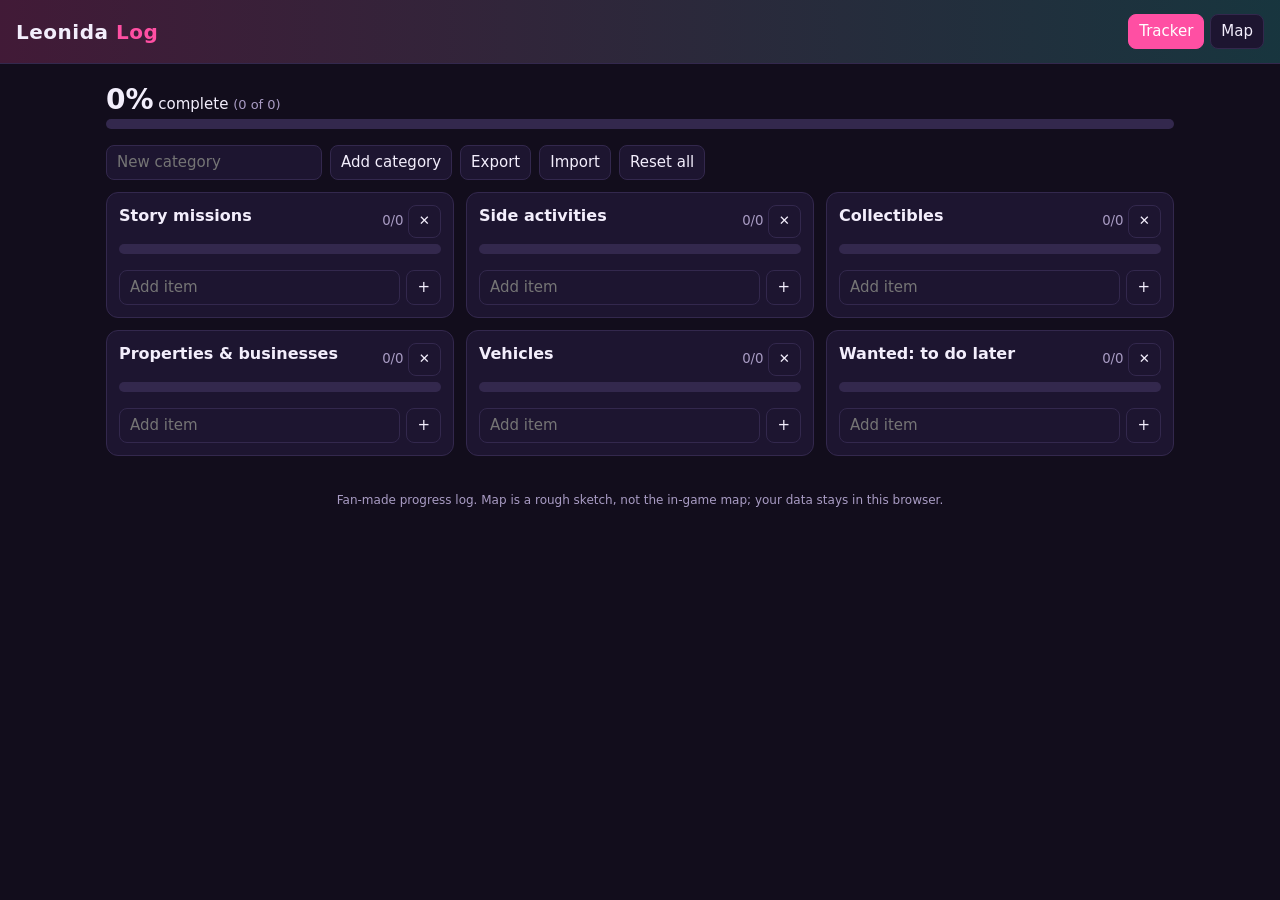
==== gta6-companion/index.html @ 0b25ec5e "Add Leonida Log: GTA VI progress tracker and pin map Co-Authored-By: Claude Opus 5.5 <noreply@anthro" ====
<!doctype html>
<html lang="en">
<head>
<meta charset="utf-8">
<meta name="viewport" content="width=device-width,initial-scale=1">
<title>Leonida Log</title>
<style>
:root{--bg:#120d1c;--panel:#1d1530;--line:#33284d;--ink:#f3eefc;--dim:#a99cc4;--pink:#ff4fa3;--teal:#2fd6c8;--sun:#ffb347;--water:#16324a;--land:#2b4a3a}
*{box-sizing:border-box}
body{margin:0;background:var(--bg);color:var(--ink);font:15px/1.4 system-ui,sans-serif}
header{padding:14px 16px;background:linear-gradient(90deg,#ff4fa333,#2fd6c833);border-bottom:1px solid var(--line);display:flex;gap:12px;align-items:center;flex-wrap:wrap}
h1{margin:0;font-size:20px;letter-spacing:.5px}h1 span{color:var(--pink)}
nav{margin-left:auto;display:flex;gap:6px}
button,select,input{font:inherit;color:var(--ink);background:var(--panel);border:1px solid var(--line);border-radius:8px;padding:6px 10px}
button{cursor:pointer}button.on{background:var(--pink);border-color:var(--pink);color:#fff}
main{max-width:1100px;margin:0 auto;padding:16px}
.hidden{display:none!important}
.bar{height:10px;background:var(--line);border-radius:6px;overflow:hidden}.bar i{display:block;height:100%;background:linear-gradient(90deg,var(--pink),var(--sun))}
.overall{margin-bottom:16px}.overall b{font-size:28px}
.grid{display:grid;grid-template-columns:repeat(auto-fill,minmax(300px,1fr));gap:12px}
.cat{background:var(--panel);border:1px solid var(--line);border-radius:12px;padding:12px}
.cat h3{margin:0 0 6px;display:flex;justify-content:space-between;font-size:16px}
.cat h3 small{color:var(--dim);font-weight:400}
.cat ul{list-style:none;margin:8px 0;padding:0;max-height:300px;overflow:auto}
.cat li{display:flex;gap:8px;align-items:center;padding:4px 0;border-bottom:1px dashed var(--line)}
.cat li.done span{text-decoration:line-through;color:var(--dim)}
.cat li span{flex:1}.cat li .x{background:none;border:0;color:var(--dim);padding:0 4px}
.cat form{display:flex;gap:6px}.cat form input{flex:1;min-width:0}
.row{display:flex;gap:8px;flex-wrap:wrap;margin-bottom:12px;align-items:center}
#mapwrap{position:relative;background:var(--water);border:1px solid var(--line);border-radius:12px;overflow:hidden;touch-action:none}
#map{display:block;width:100%;height:auto;cursor:crosshair}
.pin{cursor:pointer}
#pinlist{margin-top:12px;display:grid;gap:6px}
#pinlist div{background:var(--panel);border:1px solid var(--line);border-radius:8px;padding:6px 10px;display:flex;gap:8px;align-items:center}
#pinlist div span{flex:1}.dot{width:12px;height:12px;border-radius:50%;flex:none}
.hint{color:var(--dim);font-size:13px}
footer{color:var(--dim);font-size:12px;text-align:center;padding:20px 16px}
</style>
</head>
<body>
<header>
  <h1>Leonida <span>Log</span></h1>
  <nav><button data-tab="track" class="on">Tracker</button><button data-tab="map">Map</button></nav>
</header>
<main>
<section id="track">
  <div class="overall"><b id="pct">0%</b> complete <span class="hint" id="cnt"></span><div class="bar"><i id="pbar" style="width:0"></i></div></div>
  <div class="row">
    <form id="newcat" class="row" style="margin:0"><input placeholder="New category" required><button>Add category</button></form>
    <button id="export">Export</button><button id="import">Import</button><input type="file" id="file" accept=".json" class="hidden">
    <button id="reset">Reset all</button>
  </div>
  <div class="grid" id="cats"></div>
</section>
<section id="mapsec" class="hidden">
  <div class="row">
    <label>Pin type <select id="ptype"></select></label>
    <label>Show <select id="pfilter"><option value="">All</option></select></label>
    <span class="hint">Tap the map to drop a pin. Tap a pin to mark it done or remove it.</span>
  </div>
  <div id="mapwrap"><svg id="mapsvg" viewBox="0 0 1000 700"></svg></div>
  <div id="pinlist"></div>
</section>
</main>
<footer>Fan-made progress log. Map is a rough sketch, not the in-game map; your data stays in this browser.</footer>
<script>
const KEY='leonida-log-v1';
const SEED={cats:[
 {name:'Story missions',items:[]},
 {name:'Side activities',items:[]},
 {name:'Collectibles',items:[]},
 {name:'Properties & businesses',items:[]},
 {name:'Vehicles',items:[]},
 {name:'Wanted: to do later',items:[]}],pins:[]};
const PTYPES={Mission:'#ff4fa3',Collectible:'#ffb347',Shop:'#2fd6c8',Property:'#8f7bff',Stash:'#7ee06b',Note:'#ffffff'};
let S;
try{S=JSON.parse(localStorage.getItem(KEY))}catch(e){}
if(!S||!S.cats)S=structuredClone(SEED);
const save=()=>{try{localStorage.setItem(KEY,JSON.stringify(S))}catch(e){}};
const $=s=>document.querySelector(s);
const esc=t=>t.replace(/[&<>"]/g,c=>({'&':'&amp;','<':'&lt;','>':'&gt;','"':'&quot;'}[c]));

// tabs
document.querySelectorAll('nav button').forEach(b=>b.onclick=()=>{
  document.querySelectorAll('nav button').forEach(x=>x.classList.toggle('on',x===b));
  $('#track').classList.toggle('hidden',b.dataset.tab!=='track');
  $('#mapsec').classList.toggle('hidden',b.dataset.tab!=='map');
});

// tracker
function renderTrack(){
  let tot=0,done=0;
  $('#cats').innerHTML=S.cats.map((c,ci)=>{
    const d=c.items.filter(i=>i.done).length;tot+=c.items.length;done+=d;
    const p=c.items.length?Math.round(d/c.items.length*100):0;
    return `<div class="cat"><h3>${esc(c.name)} <small>${d}/${c.items.length} <button class="x" data-delcat="${ci}" title="Delete category">✕</button></small></h3>
    <div class="bar"><i style="width:${p}%"></i></div>
    <ul>${c.items.map((it,ii)=>`<li class="${it.done?'done':''}"><input type="checkbox" data-c="${ci}" data-i="${ii}" ${it.done?'checked':''}><span>${esc(it.name)}</span><button class="x" data-del="${ci},${ii}">✕</button></li>`).join('')}</ul>
    <form data-add="${ci}"><input placeholder="Add item" required><button>+</button></form></div>`}).join('');
  const pct=tot?Math.round(done/tot*100):0;
  $('#pct').textContent=pct+'%';$('#pbar').style.width=pct+'%';$('#cnt').textContent=`(${done} of ${tot})`;
}
$('#cats').addEventListener('change',e=>{const t=e.target;if(t.dataset.c==null)return;S.cats[t.dataset.c].items[t.dataset.i].done=t.checked;save();renderTrack()});
$('#cats').addEventListener('click',e=>{const t=e.target;
  if(t.dataset.del){const[c,i]=t.dataset.del.split(',');S.cats[c].items.splice(i,1);save();renderTrack()}
  if(t.dataset.delcat&&confirm('Delete this category?')){S.cats.splice(t.dataset.delcat,1);save();renderTrack()}});
$('#cats').addEventListener('submit',e=>{e.preventDefault();const f=e.target,v=f[0].value.trim();if(!v)return;S.cats[f.dataset.add].items.push({name:v,done:false});save();renderTrack();$(`form[data-add="${f.dataset.add}"] input`).focus()});
$('#newcat').onsubmit=e=>{e.preventDefault();const v=e.target[0].value.trim();if(v){S.cats.push({name:v,items:[]});e.target.reset();save();renderTrack()}};
$('#reset').onclick=()=>{if(confirm('Wipe all progress and pins?')){S=structuredClone(SEED);save();renderTrack();renderMap()}};
$('#export').onclick=()=>{const a=document.createElement('a');a.href=URL.createObjectURL(new Blob([JSON.stringify(S,null,1)],{type:'application/json'}));a.download='leonida-log.json';a.click()};
$('#import').onclick=()=>$('#file').click();
$('#file').onchange=async e=>{try{const d=JSON.parse(await e.target.files[0].text());if(d.cats){S=d;S.pins||=[];save();renderTrack();renderMap()}}catch(x){alert('Not a valid save file')}};

// map
const REGIONS=[
 {n:'Vice City',x:720,y:420,d:'M640 330 L800 320 L830 420 L800 520 L690 530 L650 450Z',c:'#3f3a5c'},
 {n:'Leonida Keys',x:640,y:640,d:'M520 610 q40 -15 70 0 q30 10 60 -5 q40 -10 80 5 l-5 15 q-40 -10 -75 5 q-35 10 -70 0 q-30 -10 -60 0Z',c:'#3a5a48'},
 {n:'Grassrivers',x:560,y:470,d:'M480 360 L640 330 L650 450 L690 530 L600 580 L470 540Z',c:'#2f5a3a'},
 {n:'Port Gellhorn',x:300,y:200,d:'M180 140 L400 120 L430 250 L330 300 L200 270Z',c:'#4a4a3a'},
 {n:'Ambrosia',x:520,y:200,d:'M400 120 L640 110 L660 300 L480 360 L430 250Z',c:'#3a4f30'},
 {n:'Mount Kalaga',x:620,y:60,d:'M480 30 L760 20 L780 110 L640 110 L400 120Z',c:'#45503a'}];
const svg=$('#mapsvg');
Object.entries(PTYPES).forEach(([k])=>{$('#ptype').add(new Option(k));$('#pfilter').add(new Option(k))});
$('#pfilter').onchange=renderMap;
function renderMap(){
  const f=$('#pfilter').value;
  let h=`<path d="M170 140 L400 110 L780 15 L800 120 L660 300 L830 420 L800 530 L600 590 L460 550 L330 300 L190 280Z" fill="var(--land)" stroke="#5c8a6e" stroke-width="2"/>`;
  h+=REGIONS.map(r=>`<path d="${r.d}" fill="${r.c}" stroke="#ffffff22"/><text x="${r.x}" y="${r.y}" fill="#ffffffaa" font-size="18" text-anchor="middle" pointer-events="none">${r.n}</text>`).join('');
  S.pins.forEach((p,i)=>{if(f&&p.t!==f)return;
    h+=`<g class="pin" data-pin="${i}" opacity="${p.done?.4:1}"><circle cx="${p.x}" cy="${p.y}" r="11" fill="${PTYPES[p.t]||'#fff'}" stroke="#000" stroke-width="2"/>${p.done?`<path d="M${p.x-5} ${p.y} l4 4 l7 -8" stroke="#000" stroke-width="3" fill="none"/>`:''}</g>`});
  svg.innerHTML=h;
  $('#pinlist').innerHTML=S.pins.map((p,i)=>(f&&p.t!==f)?'':`<div><i class="dot" style="background:${PTYPES[p.t]}"></i><span style="${p.done?'text-decoration:line-through;opacity:.6':''}">${esc(p.label)} <span class="hint">${p.t}</span></span><button data-tog="${i}">${p.done?'Undo':'Done'}</button><button data-rm="${i}">✕</button></div>`).join('')||'<span class="hint">No pins yet.</span>';
}
svg.addEventListener('click',e=>{
  const g=e.target.closest('[data-pin]');
  if(g){const p=S.pins[g.dataset.pin];
    const a=prompt(`${p.label} (${p.t})\nType "done" to toggle, "delete" to remove, or a new name:`,'done');
    if(a==null)return;if(a==='done')p.done=!p.done;else if(a==='delete')S.pins.splice(g.dataset.pin,1);else if(a.trim())p.label=a.trim();
    save();renderMap();return}
  const pt=svg.createSVGPoint();pt.x=e.clientX;pt.y=e.clientY;const m=pt.matrixTransform(svg.getScreenCTM().inverse());
  const label=prompt('Pin name:');if(!label)return;
  S.pins.push({x:Math.round(m.x),y:Math.round(m.y),t:$('#ptype').value,label:label.trim(),done:false});save();renderMap();
});
$('#pinlist').onclick=e=>{const t=e.target;if(t.dataset.tog){S.pins[t.dataset.tog].done^=1;S.pins[t.dataset.tog].done=!!S.pins[t.dataset.tog].done}else if(t.dataset.rm)S.pins.splice(t.dataset.rm,1);else return;save();renderMap()};
renderTrack();renderMap();
</script>
</body>
</html>
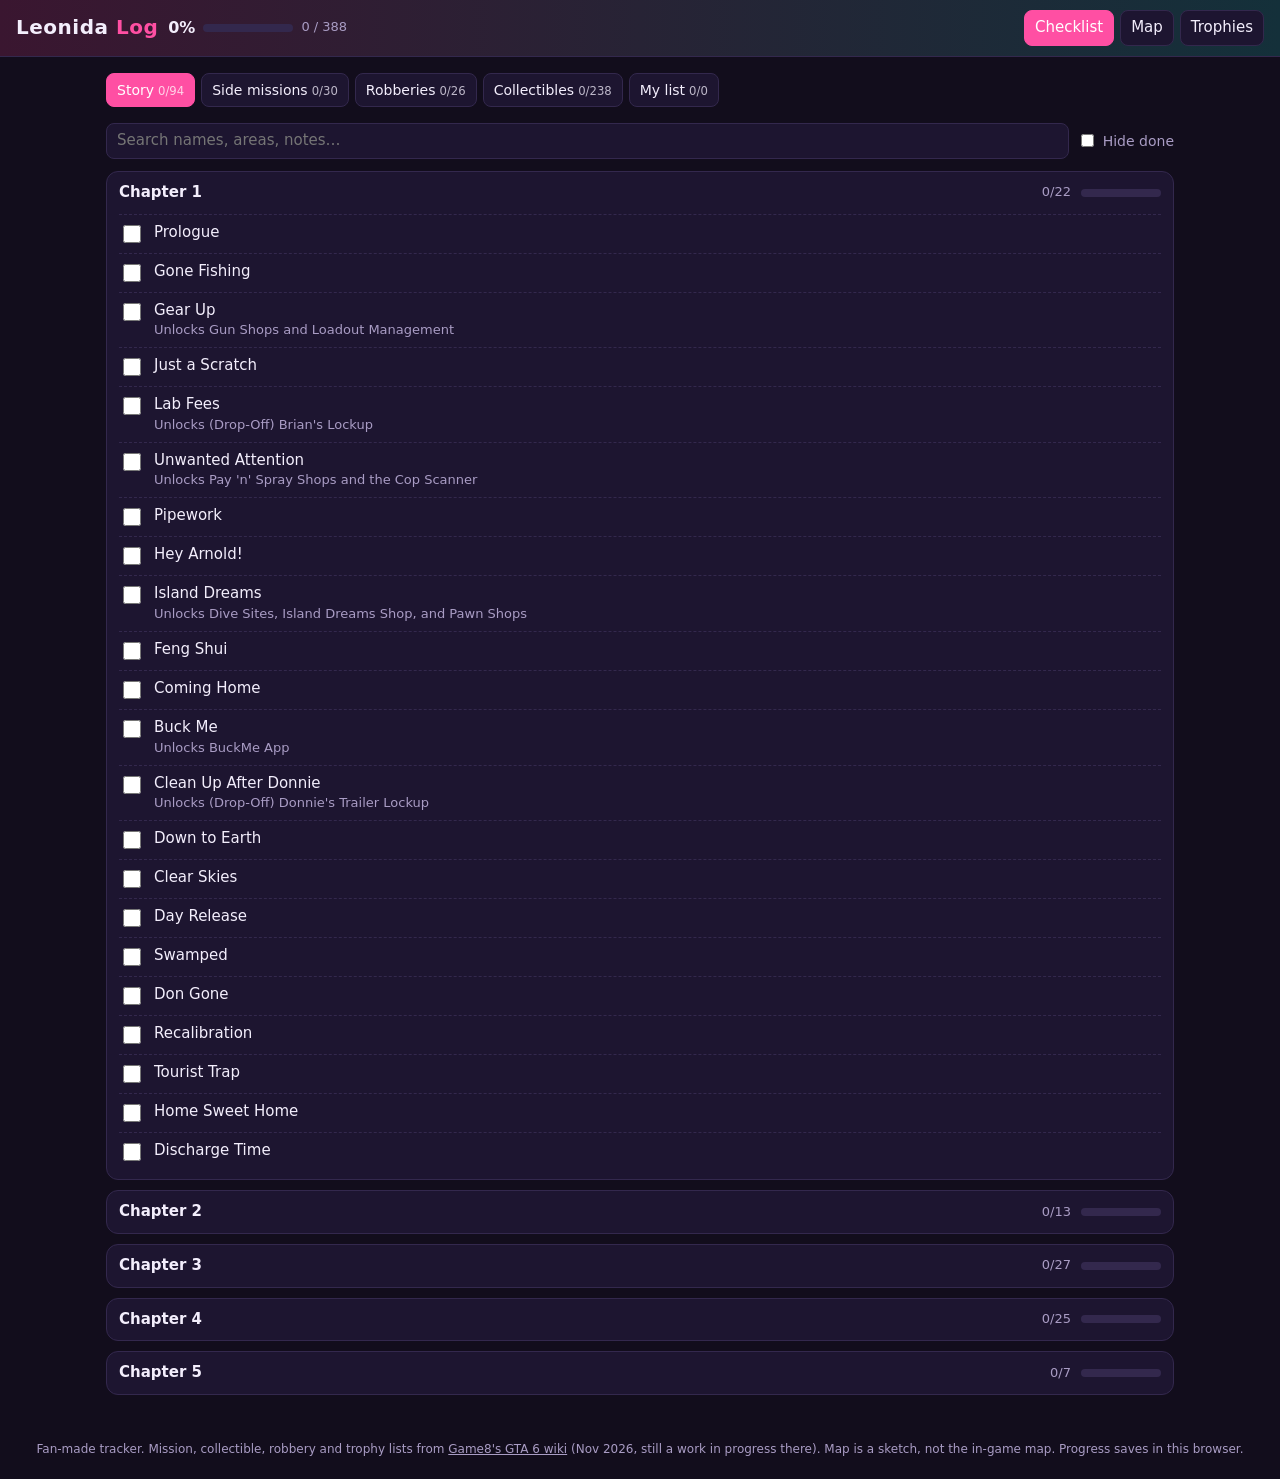
==== commit 42540b2c: "Leonida Log: full mission, collectible, robbery and trophy data with an area map Co-Authored-By: Cla" ====
--- a/gta6-companion/index.html
+++ b/gta6-companion/index.html
@@ -5,144 +5,262 @@
 <meta name="viewport" content="width=device-width,initial-scale=1">
 <title>Leonida Log</title>
 <style>
-:root{--bg:#120d1c;--panel:#1d1530;--line:#33284d;--ink:#f3eefc;--dim:#a99cc4;--pink:#ff4fa3;--teal:#2fd6c8;--sun:#ffb347;--water:#16324a;--land:#2b4a3a}
+:root{--bg:#120d1c;--panel:#1d1530;--panel2:#251b3d;--line:#33284d;--ink:#f3eefc;--dim:#a99cc4;--pink:#ff4fa3;--teal:#2fd6c8;--sun:#ffb347;--water:#16324a;--land:#2b4a3a;--gold:#ffd166;--silver:#c9d1e0;--bronze:#d08a5a;--plat:#9fe8ff}
 *{box-sizing:border-box}
-body{margin:0;background:var(--bg);color:var(--ink);font:15px/1.4 system-ui,sans-serif}
-header{padding:14px 16px;background:linear-gradient(90deg,#ff4fa333,#2fd6c833);border-bottom:1px solid var(--line);display:flex;gap:12px;align-items:center;flex-wrap:wrap}
+html{background:var(--bg)}
+body{margin:0;background:var(--bg);color:var(--ink);font:15px/1.45 system-ui,-apple-system,sans-serif}
+header{position:sticky;top:0;z-index:5;padding:10px 16px;background:linear-gradient(90deg,#3a1630,#14303a);border-bottom:1px solid var(--line);display:flex;gap:10px;align-items:center;flex-wrap:wrap}
 h1{margin:0;font-size:20px;letter-spacing:.5px}h1 span{color:var(--pink)}
+.tot{font-size:13px;color:var(--dim);display:flex;gap:8px;align-items:center}.tot b{color:var(--ink);font-size:16px}
+.tot .bar{width:90px}
 nav{margin-left:auto;display:flex;gap:6px}
 button,select,input{font:inherit;color:var(--ink);background:var(--panel);border:1px solid var(--line);border-radius:8px;padding:6px 10px}
 button{cursor:pointer}button.on{background:var(--pink);border-color:var(--pink);color:#fff}
 main{max-width:1100px;margin:0 auto;padding:16px}
 .hidden{display:none!important}
-.bar{height:10px;background:var(--line);border-radius:6px;overflow:hidden}.bar i{display:block;height:100%;background:linear-gradient(90deg,var(--pink),var(--sun))}
-.overall{margin-bottom:16px}.overall b{font-size:28px}
-.grid{display:grid;grid-template-columns:repeat(auto-fill,minmax(300px,1fr));gap:12px}
-.cat{background:var(--panel);border:1px solid var(--line);border-radius:12px;padding:12px}
-.cat h3{margin:0 0 6px;display:flex;justify-content:space-between;font-size:16px}
-.cat h3 small{color:var(--dim);font-weight:400}
-.cat ul{list-style:none;margin:8px 0;padding:0;max-height:300px;overflow:auto}
-.cat li{display:flex;gap:8px;align-items:center;padding:4px 0;border-bottom:1px dashed var(--line)}
-.cat li.done span{text-decoration:line-through;color:var(--dim)}
-.cat li span{flex:1}.cat li .x{background:none;border:0;color:var(--dim);padding:0 4px}
-.cat form{display:flex;gap:6px}.cat form input{flex:1;min-width:0}
-.row{display:flex;gap:8px;flex-wrap:wrap;margin-bottom:12px;align-items:center}
-#mapwrap{position:relative;background:var(--water);border:1px solid var(--line);border-radius:12px;overflow:hidden;touch-action:none}
-#map{display:block;width:100%;height:auto;cursor:crosshair}
-.pin{cursor:pointer}
-#pinlist{margin-top:12px;display:grid;gap:6px}
-#pinlist div{background:var(--panel);border:1px solid var(--line);border-radius:8px;padding:6px 10px;display:flex;gap:8px;align-items:center}
-#pinlist div span{flex:1}.dot{width:12px;height:12px;border-radius:50%;flex:none}
+.bar{height:8px;background:var(--line);border-radius:6px;overflow:hidden;flex:none}.bar i{display:block;height:100%;background:linear-gradient(90deg,var(--pink),var(--sun))}
+.subnav{display:flex;gap:6px;overflow-x:auto;padding-bottom:6px;margin-bottom:10px}
+.subnav button{white-space:nowrap;font-size:14px}
+.subnav button small{opacity:.75;margin-left:4px}
+.tools{display:flex;gap:8px;flex-wrap:wrap;margin-bottom:12px;align-items:center}
+.tools input[type=search]{flex:1;min-width:160px}
+.tools label{font-size:14px;color:var(--dim);display:flex;gap:6px;align-items:center}
+details.grp{background:var(--panel);border:1px solid var(--line);border-radius:12px;margin-bottom:10px}
+details.grp summary{cursor:pointer;padding:10px 12px;display:flex;gap:10px;align-items:center;list-style:none}
+details.grp summary::-webkit-details-marker{display:none}
+details.grp summary .t{flex:1;font-weight:600}
+details.grp summary .c{color:var(--dim);font-size:13px}
+details.grp summary .bar{width:80px}
+ul.items{list-style:none;margin:0;padding:0 12px 8px}
+ul.items li{display:flex;gap:10px;padding:7px 0;border-top:1px dashed var(--line);align-items:flex-start}
+ul.items li input{margin-top:3px;width:18px;height:18px;accent-color:var(--pink);flex:none}
+ul.items li .b{flex:1;min-width:0}
+ul.items li.done .n{text-decoration:line-through;color:var(--dim)}
+.n{font-weight:500}
+.note{display:block;color:var(--dim);font-size:13px}
+.chip{display:inline-block;font-size:12px;padding:1px 7px;border-radius:10px;background:var(--panel2);border:1px solid var(--line);color:var(--teal);margin-left:6px;cursor:pointer}
+.chip.sf{color:var(--sun)}
+.x{background:none;border:0;color:var(--dim);padding:0 4px}
+form.add{display:flex;gap:6px;margin:10px 0}form.add input{flex:1;min-width:0}
+#mapwrap{position:relative;background:var(--water);border:1px solid var(--line);border-radius:12px;overflow:hidden}
+#mapsvg{display:block;width:100%;height:auto;touch-action:none;user-select:none}
+.area{cursor:pointer}
+.area text{pointer-events:none}
+#areapanel{margin-top:12px}
 .hint{color:var(--dim);font-size:13px}
+.legend{display:flex;gap:12px;flex-wrap:wrap;font-size:13px;color:var(--dim);margin:8px 0}
+.legend i{display:inline-block;width:10px;height:10px;border-radius:50%;margin-right:4px;vertical-align:middle}
+.tier{font-size:12px;font-weight:700;padding:1px 7px;border-radius:10px;color:#111;margin-right:6px}
+.prog{display:flex;gap:8px;align-items:center;margin-top:4px;font-size:13px;color:var(--dim)}.prog .bar{width:120px}
+.tip{display:block;font-size:13px;color:var(--teal);margin-top:2px}
 footer{color:var(--dim);font-size:12px;text-align:center;padding:20px 16px}
+footer a{color:var(--dim)}
+@media (max-width:600px){nav{margin-left:0;width:100%}nav button{flex:1}.tot .bar{display:none}}
 </style>
 </head>
 <body>
 <header>
   <h1>Leonida <span>Log</span></h1>
-  <nav><button data-tab="track" class="on">Tracker</button><button data-tab="map">Map</button></nav>
+  <div class="tot"><b id="pct">0%</b><div class="bar"><i id="pbar"></i></div><span id="cnt"></span></div>
+  <nav><button data-tab="list" class="on">Checklist</button><button data-tab="map">Map</button><button data-tab="troph">Trophies</button></nav>
 </header>
 <main>
-<section id="track">
-  <div class="overall"><b id="pct">0%</b> complete <span class="hint" id="cnt"></span><div class="bar"><i id="pbar" style="width:0"></i></div></div>
-  <div class="row">
-    <form id="newcat" class="row" style="margin:0"><input placeholder="New category" required><button>Add category</button></form>
-    <button id="export">Export</button><button id="import">Import</button><input type="file" id="file" accept=".json" class="hidden">
-    <button id="reset">Reset all</button>
+<section id="list">
+  <div class="subnav" id="cattabs"></div>
+  <div class="tools">
+    <input type="search" id="q" placeholder="Search names, areas, notes…">
+    <label><input type="checkbox" id="hidedone"> Hide done</label>
   </div>
-  <div class="grid" id="cats"></div>
+  <div id="groups"></div>
 </section>
-<section id="mapsec" class="hidden">
-  <div class="row">
-    <label>Pin type <select id="ptype"></select></label>
-    <label>Show <select id="pfilter"><option value="">All</option></select></label>
-    <span class="hint">Tap the map to drop a pin. Tap a pin to mark it done or remove it.</span>
+<section id="map" class="hidden">
+  <div class="tools">
+    <label>Show <select id="mfilter"></select></label>
+    <span class="hint">Circles are areas, sized by what's left there. Tap one to see its checklist. Drag a circle to move it.</span>
   </div>
-  <div id="mapwrap"><svg id="mapsvg" viewBox="0 0 1000 700"></svg></div>
-  <div id="pinlist"></div>
+  <div id="mapwrap"><svg id="mapsvg" viewBox="0 0 1000 720"></svg></div>
+  <div class="legend"><span><i style="background:var(--pink)"></i>Things left</span><span><i style="background:#7ee06b"></i>Area cleared</span><span>Area positions are approximate</span></div>
+  <div id="areapanel"></div>
+</section>
+<section id="troph" class="hidden">
+  <div class="tools"><label><input type="checkbox" id="hidedoneT"> Hide earned</label><span class="hint">Progress bars fill from your checklist. Mission trophies tick themselves when you check the mission.</span></div>
+  <div id="trophs"></div>
 </section>
 </main>
-<footer>Fan-made progress log. Map is a rough sketch, not the in-game map; your data stays in this browser.</footer>
+<footer>Fan-made tracker. Mission, collectible, robbery and trophy lists from <a href="https://game8.co/games/GTA-6" target="_blank" rel="noopener">Game8's GTA 6 wiki</a> (Nov 2026, still a work in progress there). Map is a sketch, not the in-game map. Progress saves in this browser.</footer>
 <script>
-const KEY='leonida-log-v1';
-const SEED={cats:[
- {name:'Story missions',items:[]},
- {name:'Side activities',items:[]},
- {name:'Collectibles',items:[]},
- {name:'Properties & businesses',items:[]},
- {name:'Vehicles',items:[]},
- {name:'Wanted: to do later',items:[]}],pins:[]};
-const PTYPES={Mission:'#ff4fa3',Collectible:'#ffb347',Shop:'#2fd6c8',Property:'#8f7bff',Stash:'#7ee06b',Note:'#ffffff'};
-let S;
-try{S=JSON.parse(localStorage.getItem(KEY))}catch(e){}
-if(!S||!S.cats)S=structuredClone(SEED);
+const DATA={"main":[{"name":"Prologue","group":"Chapter 1","note":""},{"name":"Gone Fishing","group":"Chapter 1","note":""},{"name":"Gear Up","group":"Chapter 1","note":"Unlocks Gun Shops and Loadout Management"},{"name":"Just a Scratch","group":"Chapter 1","note":""},{"name":"Lab Fees","group":"Chapter 1","note":"Unlocks (Drop-Off) Brian's Lockup"},{"name":"Unwanted Attention","group":"Chapter 1","note":"Unlocks Pay 'n' Spray Shops and the Cop Scanner"},{"name":"Pipework","group":"Chapter 1","note":""},{"name":"Hey Arnold!","group":"Chapter 1","note":""},{"name":"Island Dreams","group":"Chapter 1","note":"Unlocks Dive Sites, Island Dreams Shop, and Pawn Shops"},{"name":"Feng Shui","group":"Chapter 1","note":""},{"name":"Coming Home","group":"Chapter 1","note":""},{"name":"Buck Me","group":"Chapter 1","note":"Unlocks BuckMe App"},{"name":"Clean Up After Donnie","group":"Chapter 1","note":"Unlocks (Drop-Off) Donnie's Trailer Lockup"},{"name":"Down to Earth","group":"Chapter 1","note":""},{"name":"Clear Skies","group":"Chapter 1","note":""},{"name":"Day Release","group":"Chapter 1","note":""},{"name":"Swamped","group":"Chapter 1","note":""},{"name":"Don Gone","group":"Chapter 1","note":""},{"name":"Recalibration","group":"Chapter 1","note":""},{"name":"Tourist Trap","group":"Chapter 1","note":""},{"name":"Home Sweet Home","group":"Chapter 1","note":""},{"name":"Discharge Time","group":"Chapter 1","note":""},{"name":"What's In the Bag?","group":"Chapter 2","note":""},{"name":"Ambulance Chaser","group":"Chapter 2","note":""},{"name":"Just Moved In","group":"Chapter 2","note":""},{"name":"Girl's Trip","group":"Chapter 2","note":""},{"name":"Moses","group":"Chapter 2","note":"Unlocks (Drop-Off) Moses for Selling and Registering Vehicles"},{"name":"Daily Driver","group":"Chapter 2","note":"Unlocks Garages (and Free Port Gellhorn Station Garage)"},{"name":"Slam Dunk","group":"Chapter 2","note":"Unlocks (Drop-Off) Dunk's Trailer"},{"name":"Breakfast Run","group":"Chapter 2","note":""},{"name":"Coffee Break","group":"Chapter 2","note":"Unlocks Free Switching Between Jason and Lucia"},{"name":"Afternoon Delight","group":"Chapter 2","note":""},{"name":"Thrillbillies","group":"Chapter 2","note":""},{"name":"Twist Wrist, Smash, Grab","group":"Chapter 2","note":""},{"name":"Checking Out","group":"Chapter 2","note":""},{"name":"Welcome to Vice City","group":"Chapter 3","note":""},{"name":"Dealer's Choice","group":"Chapter 3","note":""},{"name":"Meet the Heders","group":"Chapter 3","note":""},{"name":"Dubious Provenance","group":"Chapter 3","note":""},{"name":"Mami Knows Best","group":"Chapter 3","note":""},{"name":"South Leonida Real Estate","group":"Chapter 3","note":""},{"name":"Tyrone","group":"Chapter 3","note":""},{"name":"Here, Kitty Kitty","group":"Chapter 3","note":""},{"name":"Kitty Litter Labs","group":"Chapter 3","note":""},{"name":"Car Service","group":"Chapter 3","note":""},{"name":"Top Billing","group":"Chapter 3","note":""},{"name":"Boobie Time","group":"Chapter 3","note":""},{"name":"First Impressions","group":"Chapter 3","note":""},{"name":"Caught Slipping","group":"Chapter 3","note":""},{"name":"Crosstown Traffic","group":"Chapter 3","note":""},{"name":"Credit Check","group":"Chapter 3","note":"Unlocks Dye Pack Jammer"},{"name":"Steal the Zorrusso for Randy","group":"Chapter 3","note":""},{"name":"Sinfrontera National Bank","group":"Chapter 3","note":""},{"name":"Security Expert","group":"Chapter 3","note":""},{"name":"Ride or Die","group":"Chapter 3","note":""},{"name":"Company Property","group":"Chapter 3","note":""},{"name":"The Missing Link","group":"Chapter 3","note":""},{"name":"Safe Word","group":"Chapter 3","note":""},{"name":"Cooties","group":"Chapter 3","note":""},{"name":"Bricked Up","group":"Chapter 3","note":""},{"name":"Hidden Charges","group":"Chapter 3","note":""},{"name":"The Cartel Heist","group":"Chapter 3","note":""},{"name":"Ocean Beach","group":"Chapter 4","note":""},{"name":"Another Life","group":"Chapter 4","note":""},{"name":"Company Cars","group":"Chapter 4","note":""},{"name":"Lawyer Up","group":"Chapter 4","note":""},{"name":"Party Hard","group":"Chapter 4","note":""},{"name":"Heavy Lifting","group":"Chapter 4","note":""},{"name":"Photo/Shoot","group":"Chapter 4","note":""},{"name":"Making Gainz","group":"Chapter 4","note":""},{"name":"Watch It","group":"Chapter 4","note":""},{"name":"Cash Injections","group":"Chapter 4","note":""},{"name":"Amateur Hour","group":"Chapter 4","note":""},{"name":"Dirty Work","group":"Chapter 4","note":""},{"name":"Too Much Baggage","group":"Chapter 4","note":""},{"name":"Adventures in Babysitting","group":"Chapter 4","note":""},{"name":"Fresh Evidence","group":"Chapter 4","note":""},{"name":"Power Play","group":"Chapter 4","note":""},{"name":"Child's Play","group":"Chapter 4","note":""},{"name":"Headliners","group":"Chapter 4","note":""},{"name":"Close Surveillance","group":"Chapter 4","note":""},{"name":"Delivery Method","group":"Chapter 4","note":""},{"name":"Team Building","group":"Chapter 4","note":""},{"name":"Fully Catered","group":"Chapter 4","note":""},{"name":"VCIA Takedown","group":"Chapter 4","note":""},{"name":"Sunset","group":"Chapter 4","note":""},{"name":"Starting from Zero","group":"Chapter 4","note":""},{"name":"Bird in the Hand","group":"Chapter 5","note":""},{"name":"Taking Liberties","group":"Chapter 5","note":""},{"name":"VC Baby","group":"Chapter 5","note":""},{"name":"Doggie Bag","group":"Chapter 5","note":""},{"name":"Operation Savage Glory","group":"Chapter 5","note":""},{"name":"Protective Custody","group":"Chapter 5","note":""},{"name":"The End of the Road","group":"Chapter 5","note":""}],"optional":[{"name":"Get Shirley's Rum","group":"Chapter 1","area":"Key Lento","note":""},{"name":"Steal the Scooter","group":"Chapter 1","area":"Key Lento","note":""},{"name":"Search for the Skunk Ape","group":"Chapter 1","area":"Pelican Valley","note":"Strangers & Freaks"},{"name":"Search for Tree Effigies","group":"Chapter 1","area":"Pelican Valley","note":"Strangers & Freaks"},{"name":"Help Kirk Find Mr. Mangrove","group":"Chapter 1","area":"Pelican Valley","note":"Strangers & Freaks"},{"name":"Catch a Bigger Fish","group":"Chapter 1","area":"Shoeless Keys","note":""},{"name":"Check Out McKittrick Farm","group":"Chapter 2","area":"Frogswater","note":"Strangers & Freaks"},{"name":"Collect Chemicals for Kyle","group":"Chapter 2","area":"Belville","note":"Strangers & Freaks"},{"name":"Check on Kyle","group":"Chapter 2","area":"Frogswater","note":"Strangers & Freaks"},{"name":"Gellhorn's Missing Tourists","group":"Chapter 2","area":"Port Gellhorn","note":"Strangers & Freaks"},{"name":"Mall Rats","group":"Chapter 3","area":"Ocean Beach","note":""},{"name":"The Impaler","group":"Chapter 3","area":"Ambrosia","note":""},{"name":"Hometown Heroes","group":"Chapter 3","area":"Thrillbilly Mud Club","note":""},{"name":"The Final Flush","group":"Chapter 3","area":"Tequesta","note":"Strangers & Freaks"},{"name":"Retest Freddie's Defenses","group":"Chapter 2","area":"North Leonard County","note":"Strangers & Freaks"},{"name":"Join a Street Race","group":"Chapter 3","area":"Salton","note":"Strangers & Freaks"},{"name":"Bumper to Bumper","group":"Chapter 3","area":"Little Cuba","note":"Strangers & Freaks"},{"name":"Race Against Yago","group":"Chapter 3","area":"Salton","note":"Strangers & Freaks"},{"name":"Brother to Brother","group":"Chapter 3","area":"Little Cuba","note":"Strangers & Freaks"},{"name":"Climbing the Cellerichain","group":"Chapter 3","area":"Belville","note":""},{"name":"Pay the Cellerica Fee","group":"Chapter 3","area":"","note":""},{"name":"Peach!","group":"Chapter 3","area":"Belville","note":""},{"name":"The Unknown Stuntman","group":"Chapter 3","area":"Bayside","note":"Strangers & Freaks"},{"name":"Trial by Tire","group":"Chapter 3","area":"La Perle","note":"Strangers & Freaks"},{"name":"Quit Your Job, Sell Your House","group":"Chapter 3","area":"Peacock Bay","note":"Strangers & Freaks"},{"name":"The Last Mile: Passing the Torch","group":"Chapter 4","area":"Waning Sands","note":"Strangers & Freaks"},{"name":"The Last Mile: Backseat Pilot","group":"Chapter 4","area":"Port Gellhorn","note":"Strangers & Freaks"},{"name":"The Last Mile: Hostile Takeover","group":"Chapter 4","area":"Grassrivers","note":"Strangers & Freaks"},{"name":"The Last Mile: Stormy Weather","group":"Chapter 4","area":"North Kelly County","note":"Strangers & Freaks"},{"name":"The Last Mile: Over and Out","group":"Chapter 4","area":"Waning Sands","note":"Strangers & Freaks"}],"robberies":[{"name":"Fishing Shacks","group":"Kingfishers","note":"Security High (Cash, Cocaine) · $1300 - 1400"},{"name":"Sunrise RV Park","group":"Kingfishers","note":"Security High (Cash, Cocaine) · $3100 - 3700"},{"name":"Manatee Motel","group":"Kingfishers","note":"Security High (Cash, Cocaine) · $1400 - 1600"},{"name":"Kingpin Bowling","group":"Kolt & Associates","note":"Security High · $8100 - 15500"},{"name":"June Warehouse","group":"Kolt & Associates","note":"Security High (Cash, Pills) · $3300 - 5900"},{"name":"La Cascara Motel","group":"Kolt & Associates","note":"Security High (Cash, Weed, Pills) · $14600 - 32100"},{"name":"Stash House","group":"Kolt & Associates","note":"Security Medium (Cocaine) · $5200 - 8400"},{"name":"Brooks Boatworks","group":"Kolt & Associates","note":"Security High (Cash, Pills) · $9600 - 15800"},{"name":"Farm Fix Meth Lab","group":"Final Chapter","note":"Security High (Cash, Pills) · $11200 - 16600"},{"name":"Biker Hideout","group":"Final Chapter","note":"Security High (Cash) · $6100 - 9300"},{"name":"JanJak’s Garage","group":"San4San","note":"Security High (Cash, Weed) · $7300 - 12800"},{"name":"Sound4Sound Studio","group":"San4San","note":"Security High · $5500 - 12900"},{"name":"Saber Shipping Yard","group":"Guardia Brothers","note":"Security High (Cocaine) · $13000 - 22000"},{"name":"Casa Guardia","group":"Guardia Brothers","note":"Security High (Cash, Jewelry, Pills) · $16400 - 24000"},{"name":"Saber Shipping Facility","group":"Guardia Brothers","note":"Security High (Cocaine) · $14100 - 23900"},{"name":"Kamar Devon Community Center","group":"PTT Youngin$","note":"Security High (Cash, Pills, Jewelry) · $6200 - 13300"},{"name":"Palm Fishing Warehouse","group":"La Polilla Negra","note":"Security High (Cash, Cocaine) · $4400 - 6400"},{"name":"Nova Auto Junkyard","group":"M7","note":"Security High (Cash, Crystals) · $10500 - 13700"},{"name":"Exotic Animals Front","group":"Other Criminals","note":"Security Medium (Cash) · $2500 - 3500"},{"name":"Slator Towing Inc","group":"Other Criminals","note":"Security High · $3000 - 4000"},{"name":"Leonida Carrier Warehouse","group":"Other Criminals","note":"Security High (Cash) · $5000 - 6000"},{"name":"Chatfield Storage and Logistics","group":"Other Criminals","note":"Security High (Cash) · $9000 - 10000"},{"name":"Gas Station Meth Front","group":"Other Criminals","note":"Security Low · $4400 - 8800"},{"name":"Backroom Weed Front","group":"Other Criminals","note":"Security Low (Cash, Weed) · $3800 - 6300"},{"name":"Carter Mining Boathouse","group":"Other Criminals","note":"Security High (Cocaine) · $13000 - 22000"},{"name":"Vespucci Mansion","group":"Other Criminals","note":"Security High (Cash, Cocaine) · $11600 - 20000"}],"trophies":[{"name":"Vice Got a Price!","group":"Platinum","note":"Congratulations! You're a Leonida Legend."},{"name":"You Gotta Know When to Get Off (Hidden)","group":"Gold","note":"Complete the final mission."},{"name":"A Long Road","group":"Gold","note":"Attain 100% Completion."},{"name":"Cunning Stunts","group":"Silver","note":"Complete 250 Stunts."},{"name":"The Shootist","group":"Silver","note":"Earn a gold medal in all Shooting Range challenges."},{"name":"Strangers & Freaks","group":"Silver","note":"Complete 8 mission strands for strangers across the state of Leonida."},{"name":"Don't Touch My Deck","group":"Silver","note":"Complete 3 Collectible Card sets."},{"name":"You WAiNKer!","group":"Silver","note":"WAiNK It at 100 locations."},{"name":"Maximum Withdrawal","group":"Silver","note":"Rob 5 Bank Vaults and escape."},{"name":"Just Like Paradise (Hidden)","group":"Bronze","note":"Complete Gone Fishing."},{"name":"Paradise Lost (Hidden)","group":"Bronze","note":"Complete Chapter 1."},{"name":"T⁎⁎s Ass Drug Money","group":"Bronze","note":"Complete Chapter 2."},{"name":"Vice City, Baby! (Hidden)","group":"Bronze","note":"Complete Chapter 3."},{"name":"Top Of The World, Ma (Hidden)","group":"Bronze","note":"Complete Chapter 4."},{"name":"Trust (Hidden)","group":"Bronze","note":"Complete Breakfast Run."},{"name":"Break the Bank (Hidden)","group":"Bronze","note":"Complete The Cartel Heist."},{"name":"Family Matters (Hidden)","group":"Bronze","note":"Complete Child's Play."},{"name":"DWNFALL (Hidden)","group":"Bronze","note":"Complete Headliners."},{"name":"Hi-Jacked (Hidden)","group":"Bronze","note":"Complete VCIA Takedown."},{"name":"Snow Storm (Hidden)","group":"Bronze","note":"Complete Operation Savage Glory."},{"name":"Master of None","group":"Bronze","note":"Try each type of activity once."},{"name":"Top Fun","group":"Bronze","note":"Win a Top Fun Drone Race at every location."},{"name":"Earn Cash, Not Kudos","group":"Bronze","note":"Win 20 different races."},{"name":"Baited My Tackle","group":"Bronze","note":"Beat Cal in a fishing challenge."},{"name":"Stick Fiddler","group":"Bronze","note":"Complete an arcade game."},{"name":"Road to Rehabilitation (Hidden)","group":"Bronze","note":"Complete the final mission for Andy."},{"name":"This Was No Boat Accident (Hidden)","group":"Bronze","note":"Complete the final mission for Kenton."},{"name":"The Lone Rider (Hidden)","group":"Bronze","note":"Complete the final mission for Billy."},{"name":"Supply & Demand (Hidden)","group":"Bronze","note":"Complete the final mission for Randy."},{"name":"Spin On This! (Hidden)","group":"Bronze","note":"Complete the final mission for Tyrone."},{"name":"Positive Mental Attitude","group":"Bronze","note":"Meditate at every spot across Leonida."},{"name":"Fair Game (Hidden)","group":"Bronze","note":"Hunt a unique animal for Bret."},{"name":"One Last Thing","group":"Bronze","note":"Complete 50 Challenges."},{"name":"Hot Together","group":"Bronze","note":"Lose a 4 star Wanted Level with your partner and escape the heat."},{"name":"Retail Therapy","group":"Bronze","note":"Rob 3 shops back-to-back with your partner without losing your Wanted Level."},{"name":"Whip It Good","group":"Bronze","note":"Discover 100 vehicles."},{"name":"Gunslinger","group":"Bronze","note":"Take down 5 enemies in a single use of Combat Focus."},{"name":"Catch Me If You Can (Hidden)","group":"Bronze","note":"Make an unscheduled departure at VCIA."},{"name":"Challenging Tank (Hidden)","group":"Bronze","note":"Kinda hot in these Rhinos."},{"name":"Sneakthief","group":"Bronze","note":"Rob a jewelry store without being detected."},{"name":"A Classic Blitz Play","group":"Bronze","note":"Rob an Armored Truck and escape."},{"name":"The Goodtime State","group":"Bronze","note":"Explore all of Leonida."},{"name":"Pest Control","group":"Bronze","note":"Rob an Illegal Operation belonging to each gang."},{"name":"In The Beginning… (Hidden)","group":"Bronze","note":"Enjoy a cocktail with a view on Ocean Beach."},{"name":"Capital Offense (Hidden)","group":"Bronze","note":"Smash your way out of a vehicle showroom in classic style."},{"name":"Let’s Go Bowling (Hidden)","group":"Bronze","note":"Follow-through at the Kolt & Associates' bowling alley."},{"name":"Personal Best (Hidden)","group":"Bronze","note":"A partnership with mass appeal."},{"name":"Actions Speak Louder (Hidden)","group":"Bronze","note":"Choices made (for better or worse)."},{"name":"Bad Luck, I Guess (Hidden)","group":"Bronze","note":"Second time's the charm."},{"name":"The Truth Is Out There (Hidden)","group":"Bronze","note":"What the hell just happened?"},{"name":"Ten Pin (Hidden)","group":"Bronze","note":"Bowl 'em over with a melee drive-by."},{"name":"Dime on the Dollar","group":"Bronze","note":"Earn $250,000 laundering Marked Bills through your contacts."},{"name":"Treat Yo Self","group":"Bronze","note":"Spend $100,000 across all shops."},{"name":"Little Boxes","group":"Bronze","note":"Purchase all garage properties."},{"name":"On the Spot","group":"Bronze","note":"Register 10 vehicles to the Scooter Bros app."}],"collectibles":[{"name":"Ashes of Glory","group":"Book","area":"Key Lento","note":"Ashes of Glory is a missable book found on a bedside cabinet in his bedroom in his house in Key Lento in Chapter 1."},{"name":"Lethal by Design","group":"Book","area":"Key Lento","note":"Lethal by Design is a missable book found on Jason's dining table in his house in Key Lento in Chapter 1."},{"name":"Orca A Whole Different Animal","group":"Book","area":"Key Lento","note":"Orca A Whole Different Animal is a missable book found on Jason's counter near the dining table in his house in Key Lento in Chapter 1."},{"name":"Body Copy","group":"Book","area":"Key Lento","note":"Body Copy is a missable magazine found on Jason's backdoor deck near the home gym in Key Lento in Chapter 1."},{"name":"Off the Hook","group":"Book","area":"Key Lento","note":"Off the Hook is a magazine found on the table inside Jason's shed underneath his house in Chapter 1."},{"name":"RX Men","group":"Book","area":"Key Lento","note":"RX Men is a collectible magazine found inside the 247 convenience store out on Sunbelt Hwy in Key Lento."},{"name":"Off the Hook","group":"Book","area":"Key Lento","note":"A second copy of Off the Hook magazine can be found inside the 247 convenience store out on Sunbelt Hwy in Key Lento."},{"name":"Victor Maravilla - Standard","group":"Collectible Card","area":"Port Gellhorn","note":"The Victor Maravilla trading card can be found pinned to a fridge in the lounge area of the Starlet Motel on US-183 east of Port Gellhorn."},{"name":"Children of Wizard Wang","group":"Book","area":"Port Gellhorn","note":"Children of Wizard Wang is a collectible book found in the lounge area of the Starlet Motel on US-183 east of Port Gellhorn."},{"name":"Bryson Powers - Standard","group":"Collectible Card","area":"Port Gellhorn","note":"The Bryson Powers trading card can be found on top of a washer in the laundry room of the Starlet Motel on US-183 east of Port Gellhorn."},{"name":"Dicked Down in Deep Space","group":"Book","area":"Port Gellhorn","note":"Dicked Down in Deep Space is a collectible book you can find inside one of the trailers in the trailer park across from the La Cascara Hotel in Port Gellhorn."},{"name":"Kyle Lewicki - Teal","group":"Collectible Card","area":"Bayside","note":"The Kyle Lewicki (Teal) trading card can be found on a bench inside Dynamix Fitness, a gym located on Bayside, Vice City."},{"name":"Julian Cruz - Gold","group":"Collectible Card","area":"Little Cuba","note":"The Julian Cruz trading card can be found pinned on a corkboard in a locked office inside the Spire Theatre along NW 4th Ave in Little Cube, Vice City. Breaking in to the theatre will trigger an alarm and alert the police."},{"name":"Mateo Caballero - Silver","group":"Collectible Card","area":"La Perle","note":"The Mateo Caballero trading card can be found on a windowsill inside a bedroom in a house north of Zenon's Pawn Shop on NW 11th PI in La Perle, Vice City."},{"name":"Ulysses Whitlock - Silver","group":"Collectible Card","area":"Tequesta","note":"The Ulysses Whitlock trading card can be found at the top of a spiral staircase on the roof of Penny Haus in Tequesta, Vice City. Use the elevator on the parking floor to reach the roof."},{"name":"Delord Nathan Alford - Standard","group":"Collectible Card","area":"Belville","note":"The Delord Nathan Alford trading card is found inside the laundromat across the street from The Thirsty Wolf bar out on Belville in Leonard County. Climb the roof and to find the open hatch and drop down the abandoned motel."},{"name":"Tusi Taufua - Pink","group":"Collectible Card","area":"Tequesta","note":"The Tusi Taufua trading card can be found inside the Grand Majestic Aparthotel in Tequesta. Take the elevator in the Lobby to get to the Gym floor. Then head to the coffee machine to find the card in the shelf."},{"name":"Ian Harris - Silver","group":"Collectible Card","area":"Ocean Beach","note":"The Ian Harris silver legacy trading card can be found on a shelf inside the orange lifeguard post on Ocean Beach in Vice-Dale County."},{"name":"Ian Harris - Pink","group":"Collectible Card","area":"Ocean Beach","note":"The Ian Harris pink legacy trading card can be found in one of the apartments on the top floor of the Adella Whittaker Condominium on Cabega St, southwest of the WHS - Ocean Beach shoe store in Vice-Dale County."},{"name":"Fatal Incursion Plaque","group":"Sculptures","area":"Key Lento","note":"The Fatal Incursion Plaque can be found at the southern most tip of Key Lento just before getting to the bridge. It is near the Barnacle Beauties salon."},{"name":"Jason's Meditation Spot","group":"Meditation Spot","area":"Key Lento","note":""},{"name":"Smooth Sand Meditation Spot","group":"Meditation Spot","area":"Belpoint","note":""},{"name":"Swamp Meditation Spot","group":"Meditation Spot","area":"Buckskin Swamp","note":""},{"name":"Red Rocks Meditation Spot","group":"Meditation Spot","area":"Manifest Canyon","note":""},{"name":"Water Wheel Meditation Spot","group":"Meditation Spot","area":"Moreau","note":""},{"name":"Jutting Cliff Meditation Spot","group":"Meditation Spot","area":"Dawson Dam","note":""},{"name":"Waterfall Meditation Spot","group":"Meditation Spot","area":"Tallaloko","note":""},{"name":"Seaside Meditation Spot","group":"Meditation Spot","area":"Vinewood Beach","note":""},{"name":"Ascent Mountain Meditation Spot","group":"Meditation Spot","area":"Mount Kalaga National Park","note":""},{"name":"Worn Stone Meditation Spot","group":"Meditation Spot","area":"Emerald River","note":""},{"name":"Seo-Jun Kim - Standard","group":"Collectible Card","area":"Ocean Beach","note":"The Seo-Jun Kim trading card can be found at the end of the stairs behind the baseball stands on the northwest tip of the park, near Harborside Ave in Ocean Beach, Vice-Dale County."},{"name":"Lalo Velasco - Gold","group":"Collectible Card","area":"Capri","note":"The Lalo Velasco gold legacy trading card can be found in the garage of a house near the beach on the south side of Capri."},{"name":"Aimie - Pink","group":"Collectible Card","area":"Key Lento","note":"The Aimie pink trading card can be found on top of the toilet in the restroom of the Rusty Anchor in Key Lento."},{"name":"Lupin Juarez - Standard","group":"Collectible Card","area":"Key Lento","note":"The Lupin Juarez trading card can be found in the living of a house near the Rusty Anchor in Key Lento. Entering the house will trigger a crime report so be quick."},{"name":"Marquise Bernard - Standard","group":"Collectible Card","area":"Key Lento","note":"The Marquise Bernard trading card can be found on a white water container just outside Kenton's shop in Key Lento."},{"name":"Santiago Lopez - Standard","group":"Collectible Card","area":"Key Lento","note":"The Santiago Lopez trading card can be found on a bedroom nightstand inside a trailer house near Jason's house in Key Lento."},{"name":"Georgie Macklerath - Silver","group":"Collectible Card","area":"Key Lento","note":"The Georgie Macklrath silver trading card can be found on a fridge inside a house near the sea in Key Lento. Going inside the house will trigger a crime report, so be quick!"},{"name":"Carl Kasey - Standard","group":"Collectible Card","area":"Key Lento","note":"The Carl Kasey trading card can be found near some benches in the basketball court near the beach in Key Lento."},{"name":"Anthony Herndon - Bronze","group":"Collectible Card","area":"Frogswater","note":"The Anthony Herndon bronze trading card is found on a table in a garage next the Ambrosia Farmhouse in Frogwater."},{"name":"Demario Richardson - Gold","group":"Collectible Card","area":"Port Gellhorn","note":"The Demario Richardson gold trading card can be found on the shelf of the Buck's Jewelry and Pawn shop. Go to the back and break in through the roll-up door to get this card without setting off alarms."},{"name":"Harley - Standard","group":"Collectible Card","area":"Port Gellhorn","note":"The Harley trading card can be found in an empty seat inside the Delights Cabaret Bar in Port Gellhorn."},{"name":"James Bowery - Red","group":"Collectible Card","area":"Southside","note":"The James Bowery trading card can be found near a bench in the park right across from Ernesto's Pawn shop in Southside"},{"name":"Old Goliath","group":"Landmarks","area":"Ambrosia","note":""},{"name":"Vice City Sign","group":"Landmarks","area":"West Vice-Dale County","note":""},{"name":"Bonanza Giant","group":"Landmarks","area":"Bonanza","note":""},{"name":"Bobcat Key Experimental Home","group":"Landmarks","area":"Bobcat Key","note":""},{"name":"Lawton Co. Paper Mill","group":"Landmarks","area":"Moreau","note":""},{"name":"Farmer Scrumpy's Apple Orchard","group":"Landmarks","area":"Manifest Canyon","note":""},{"name":"IAA's Friends of Freedom","group":"Landmarks","area":"Downtown","note":""},{"name":"Unidentified Building","group":"Landmarks","area":"Little Hardin Island","note":""},{"name":"Thicc Herbie","group":"Landmarks","area":"Abismo Key","note":""},{"name":"Riquezas Keys Radome","group":"Landmarks","area":"Riquezas Keys","note":""},{"name":"Gellhorn Fun Fair","group":"Landmarks","area":"Port Gellhorn","note":""},{"name":"Downtown Periscope","group":"Landmarks","area":"Downtown","note":""},{"name":"St. Lucia Lighthouse","group":"Landmarks","area":"Little Hardin Island","note":""},{"name":"Sky Ride","group":"Landmarks","area":"Emerald Springs","note":""},{"name":"Pelican Valley Observation Tower","group":"Landmarks","area":"Grassrivers","note":""},{"name":"Outlaw's Cabin","group":"Landmarks","area":"Moreau","note":""},{"name":"Belpoint Lighthouse","group":"Landmarks","area":"Belpoint","note":""},{"name":"Kalaga Lookout","group":"Landmarks","area":"Mount Kalaga National Park","note":""},{"name":"Grayson Cairns","group":"Landmarks","area":"Mount Kalaga National Park","note":""},{"name":"Hoffman Observatory","group":"Landmarks","area":"North Kelly County","note":""},{"name":"Dock Ring","group":"Landmarks","area":"Downtown","note":""},{"name":"Grayson Assembly","group":"Landmarks","area":"Grayson","note":""},{"name":"Wild Hog Point Radar Base","group":"Landmarks","area":"Wild Hog Point","note":""},{"name":"Howe Dairy Farm's Big Udder","group":"Landmarks","area":"Emerald Springs","note":""},{"name":"Badger R&D Tower","group":"Landmarks","area":"Key Lento","note":""},{"name":"Aqua Stadium","group":"Landmarks","area":"Gloriana Key","note":""},{"name":"Tucker's Citrus Farms Water Tower","group":"Landmarks","area":"Emerald Springs","note":""},{"name":"Sahara Arena","group":"Landmarks","area":"Downtown","note":""},{"name":"Fleeca Field","group":"Landmarks","area":"Rockridge","note":""},{"name":"Tallaloko Ampitheater","group":"Landmarks","area":"Mount Kalaga National Park","note":""},{"name":"Courtland Park Stadium","group":"Landmarks","area":"Catalan Key","note":""},{"name":"Hovercraft Crash","group":"Curiosities","area":"Sandbars","note":""},{"name":"Wreck of the Meerwunder","group":"Curiosities","area":"Featherstone Islands","note":""},{"name":"Anti Sugar Residence","group":"Curiosities","area":"Ambrosia","note":""},{"name":"Derelict Spy Vessel","group":"Curiosities","area":"Permit Keys","note":""},{"name":"Camp Moonflower","group":"Curiosities","area":"Emerald Springs","note":""},{"name":"Dead Sharks","group":"Curiosities","area":"Grassrivers","note":""},{"name":"Fossilized Prints","group":"Curiosities","area":"Moreau","note":""},{"name":"Beach Party Site","group":"Curiosities","area":"Permit Keys","note":""},{"name":"Fairy Lane","group":"Curiosities","area":"South West Lummox County","note":""},{"name":"Mermaid Display","group":"Curiosities","area":"Catalan Key","note":""},{"name":"Imperial Spanish Ruins","group":"Curiosities","area":"Mount Kalaga National Park","note":""},{"name":"Intriguing Substance","group":"Curiosities","area":"East Lummox County","note":""},{"name":"Halloween House","group":"Curiosities","area":"Capri","note":""},{"name":"Christmas House","group":"Curiosities","area":"Key Lento","note":""},{"name":"Dino Golf","group":"Curiosities","area":"Frogswater","note":""},{"name":"NoFlusher Homestead","group":"Curiosities","area":"Grassrivers","note":""},{"name":"Deserted Home","group":"Curiosities","area":"Emerald Springs","note":""},{"name":"Lovers Lookout","group":"Curiosities","area":"Mount Kalaga National Park","note":""},{"name":"Pet Cemetery","group":"Curiosities","area":"Grayson","note":""},{"name":"Desert Island Piano","group":"Curiosities","area":"Shoeless Keys","note":""},{"name":"Promotional Sand Vehicles","group":"Curiosities","area":"Ocean Beach","note":""},{"name":"Belville Topiary","group":"Curiosities","area":"Belville","note":""},{"name":"Abismo Key Carcass","group":"Curiosities","area":"Abismo Key","note":""},{"name":"Wetman Bay Carcass","group":"Curiosities","area":"Grassrivers","note":""},{"name":"Goose Key Carcass","group":"Curiosities","area":"Goose Key","note":""},{"name":"C0-B8 Engine","group":"Curiosities","area":"Moreau","note":""},{"name":"C0-B8 Debris","group":"Curiosities","area":"Featherstone Islands","note":""},{"name":"C0-B8 Fairing","group":"Curiosities","area":"Featherstone Islands","note":""},{"name":"Big Entrance","group":"Curiosities","area":"Dalton Island","note":""},{"name":"Fingerpost","group":"Curiosities","area":"Permit Keys","note":""},{"name":"Spaceship House","group":"Curiosities","area":"Ambrosia","note":""},{"name":"Vibrant Pond","group":"Curiosities","area":"Grassrivers","note":""},{"name":"Unidentified Animal Pen (UAP)","group":"Curiosities","area":"Watson Bay","note":""},{"name":"Selkie Hole","group":"Curiosities","area":"Emerald Springs","note":""},{"name":"Plunge Masters Deep Sea Chalet","group":"Curiosities","area":"Key Lento","note":""},{"name":"Leonida Snow","group":"Sculptures","area":"Downtown","note":""},{"name":"Gimme All Your Oil","group":"Sculptures","area":"Decor District","note":""},{"name":"Flam Gummies","group":"Sculptures","area":"Bayside","note":""},{"name":"Grassrivers Visitor Center Statue","group":"Sculptures","area":"Shoeless Keys","note":""},{"name":"Junkyard T-Rex","group":"Sculptures","area":"Mount Kalaga National Park","note":""},{"name":"Triangler Sculpture","group":"Sculptures","area":"Corsair Key","note":""},{"name":"Chariot to Valhalla","group":"Sculptures","area":"South West Lummox County","note":""},{"name":"Monument of Leonida","group":"Sculptures","area":"Port Gellhorn","note":""},{"name":"Mother Rushwood","group":"Sculptures","area":"Millport","note":""},{"name":"Large Lure","group":"Sculptures","area":"Ocean Beach","note":""},{"name":"Catalan Blvd Garden","group":"Sculptures","area":"Bayside","note":""},{"name":"Colossus","group":"Sculptures","area":"Peacock Bay","note":""},{"name":"Blanco Memorial","group":"Sculptures","area":"Rialto Islands","note":""},{"name":"Buckskin Swamp Totem","group":"Sculptures","area":"Buckskin Swamp","note":""},{"name":"Pixel Fountain","group":"Sculptures","area":"Tequesta","note":""},{"name":"Thrillbilly Mascot","group":"Sculptures","area":"Frogswater","note":""},{"name":"The Grand Turkey of Capri","group":"Sculptures","area":"Capri","note":""},{"name":"Neptune Rises","group":"Sculptures","area":"Washington Beach","note":""},{"name":"Vice Museum of Art Sculpture","group":"Sculptures","area":"Washington Beach","note":""},{"name":"The Wonder Whale","group":"Sculptures","area":"Key Lento","note":""},{"name":"Princess Robot Bubblegum Statue","group":"Sculptures","area":"Washington Beach","note":""},{"name":"Monument of Leonidan Supremacy","group":"Sculptures","area":"Manifest Canyon","note":""},{"name":"Maximus Goldbart - Red","group":"Collectible Card","area":"Salton","note":"The Maximus Goldbart red trading card can be picked up from a table right outside the entrance to the Vice City Parking Department building in Salton."},{"name":"Christian Yee - Red","group":"Collectible Card","area":"Hamlet","note":"The Christian Yee red trading card can be found on a corkboard in the back office of the 247 Hamlet convenience store. Breaking in will result in a crime, so be quick and cautious."},{"name":"Cherry O'Glade - Standard","group":"Collectible Card","area":"North Mariana County","note":"The Cherry O'Glade trading card can be found inside a yellow trailer parked on the train tracks in North Mariana County."},{"name":"Xavier Gomez - Standard","group":"Collectible Card","area":"North Mariana County","note":"The Xavier Gomez trading card can be found inside a yellow trailer parked on the train tracks in North Mariana County."},{"name":"Georgia - Purple","group":"Collectible Card","area":"Key Lento","note":"The Georgia purple trading card can be found in an office warehouse behind the Steven Construction shop beside the Pay 'N' Spray in Key Lento."},{"name":"Thelma - Standard","group":"Collectible Card","area":"Key Lento","note":"The Thelma trading card can be found in the control room at the top of the Badger R&D tower in Key Lento near Donnie's trailer."},{"name":"Nuestra Senora Del Ocio","group":"Underwater Discovery","area":"Key Lento","note":"Located along Leonida Straits, east of Jason's House in the sea. This is part of the mission, Search the Dive Sites."},{"name":"Nuestra Senora De La Etica Laxa","group":"Underwater Discovery","area":"Key Lento","note":"Located southeast of the Key Lento main isle, by the border going to Abismo Key. This is part of the mission, Search the Dive Sites."},{"name":"Nuestra Senora De La Noche","group":"Underwater Discovery","area":"Key Lento","note":"Located southeast of the Key Lento main isle, near the border to Leonida Straits. This is part of the mission, Search the Dive Sites."},{"name":"Dartanyon Pearson - Standard","group":"Collectible Card","area":"Key Lento","note":"The Dartanyon Pearson trading card can be found inside the house behind the Leonida Key Lento Mini Mart along Sunset Dr."},{"name":"Wokester - Blue","group":"Collectible Card","area":"Key Lento","note":"The Wokester Blue trading card can be found on a white bench along the side entrance of the Wonder Whale retail shop in Key Lento."},{"name":"Remy Herbert - Orange","group":"Collectible Card","area":"Key Lento","note":"The Remy Herbert orange trading card is found in the basketball court of the Crastenburg Hotel."},{"name":"Drake - Silver","group":"Collectible Card","area":"Key Lento","note":"The Drake silver trading card is found on a camp in one of the small island off the coast of the Leonidas Strait."},{"name":"Monali$a - Gold","group":"Collectible Card","area":"Abismo Key","note":"The Monali$a gold trading card can be found next to a beach chair in a lone island south of the Abismo Key."},{"name":"Immigrantasma - Red","group":"Collectible Card","area":"Abismo Key","note":"The Immigrantasma trading card can be found in the women's restroom on the island in Abismo Key."},{"name":"Femi-Nemesis - Bronze","group":"Collectible Card","area":"Maroon Key","note":"The Femi-Nemesis bronze trading card can be found on top of the rusted tower near Aerostat Rd in the Maroon Key. This is a restricted area so being seen here will trigger a police alert."},{"name":"Urca De Cinco Torres","group":"Underwater Discovery","area":"Key Lento","note":"Located southeast Key Lento, among the eastern islets. This is trackable during the second batch of dive site locations that Kenton will send you."},{"name":"Nuestra Senora Lujuriosa","group":"Underwater Discovery","area":"Key Lento","note":"Located southeast Key Lento, among the eastern islets. This is trackable during the second batch of dive site locations that Kenton will send you."},{"name":"Urca De Santa Sierra","group":"Underwater Discovery","area":"Key Lento","note":"Located in Leona Straits, near the border to Key Lento to the southeast."},{"name":"Cocaine Flamingo","group":"Cocaine Flamingo","area":"Belpoint","note":""},{"name":"Cocaine Flamingo","group":"Cocaine Flamingo","area":"Belpoint","note":""},{"name":"Cocaine Flamingo","group":"Cocaine Flamingo","area":"Belpoint","note":""},{"name":"Cocaine Flamingo","group":"Cocaine Flamingo","area":"Belpoint","note":""},{"name":"Cocaine Flamingo","group":"Cocaine Flamingo","area":"Belpoint","note":""},{"name":"Cocaine Flamingo","group":"Cocaine Flamingo","area":"Belpoint","note":""},{"name":"Cocaine Flamingo","group":"Cocaine Flamingo","area":"Watson Bay","note":""},{"name":"Cocaine Flamingo","group":"Cocaine Flamingo","area":"La Perle","note":""},{"name":"Angel Cienfuegos - Pink","group":"Collectible Card","area":"Abismo Key","note":"The Angel Cienfuegos pink trading card is found on the fence of a deck facing the sea on the south side of Abismo Key."},{"name":"Jude Flores - Standard","group":"Collectible Card","area":"Key Lento","note":"The Jude Flores trading card can be picked up from in front of the parking spot of the Bugners Getaway apartments along Sunset Dr in Key Lento."},{"name":"The Educated Woman - White","group":"Collectible Card","area":"Key Lento","note":"The Educated Woman white trading card can be found on the steps of a trailer home in Scuttlebutt Dr in Key Lento."},{"name":"Rightwing - Bronze","group":"Collectible Card","area":"Key Lento","note":"The Rightwing bronze card can be found right next to the large structure on top of the 247 Gas station in Key Lento."},{"name":"Death of Swallow - Blue","group":"Collectible Card","area":"Key Lento","note":"The Death of Swallow blue trading card is found on a bookshelf that's been turned over in a house warded as a crime scene on the south beach of Key Lento."},{"name":"Pricilla Pace - Silver","group":"Collectible Card","area":"Permit Keys","note":"The Pricilla Pace silver card can be found on next to one of the watchtowers in the Beach Party Site in Permit Keys."},{"name":"Jesenia - Silver","group":"Collectible Card","area":"Permit Keys","note":"The Jesenia silver trading card can be found on a table underneath a pink umbrella in the sand bar on the northeast section of Permit Keys."},{"name":"Beverly - Gold","group":"Collectible Card","area":"Riquezas Keys","note":"The Bevery gold trading card can be found next to a beach chair on a secluded island in Riquezas Keys."},{"name":"Maximus Goldbart - Silver","group":"Collectible Card","area":"Southwind","note":"The Maximus Goldbart silver trading card can be found next to a TV in a living room setup on the underside of a house in Southside facing the ocean."},{"name":"Noah Marcus - Gold","group":"Collectible Card","area":"Riquezas Keys","note":"The Noah Marcus gold trading card can be found at the top of the rusted watchtower on the west coast of the southernmost island in Riquezas Keys."},{"name":"Captain Krueks - Maroon","group":"Collectible Card","area":"Corsair Key","note":"The Captain Krueks maroon card can be found on top of the toilet in the women's restroom at a rest stop in Corsair Keys."},{"name":"The Wizard’s Ruin Loud Clap of the Night","group":"Book Swap","area":"Watson Bay","note":"Located in front of a porch in Watson Bay, Mariana County."},{"name":"Killer Prom","group":"Book Swap","area":"Key Lento","note":"Located in a turtle shaped shelf in front of a porch in Key Lento, Mariana County."},{"name":"Thighlander A Tale of True Scotsmen","group":"Book Swap","area":"Southside","note":"Located in front of a porch in Southside, Vice-Dale County."},{"name":"Goodnight, Dollface, Goodnight","group":"Book Swap","area":"Vespucci Island","note":"Located in front of a house in a residential area in Vespucci Island, Vice-Dale County."},{"name":"Outback Gas Junkie","group":"Book Swap","area":"Waning Sands","note":"This Book Swap is in a mushroom-shaped shelf in front of a house in a residential area in Waning Sands, Leonard County."},{"name":"Humanity vs. Space","group":"Book Swap","area":"Ambrosia","note":"This Book Swap is a boat-shaped shelf located at an intersection in a residential area found north of Ambrosia, Kelly County."},{"name":"Badlands Revenge Ride Like Hell","group":"Book Swap","area":"Capri","note":"This Book Swap is a coffin-shaped shelf found in front of a haunted-themed house in Capri, Mariana County."},{"name":"Longneck Trail","group":"Stunt Jump","area":"Pelican Valley","note":""},{"name":"Nehrling River","group":"Stunt Jump","area":"North Mariana County","note":""},{"name":"Key Lento Bridge East","group":"Stunt Jump","area":"Key Lento","note":""},{"name":"Key Lento Bridge West","group":"Stunt Jump","area":"Key Lento","note":""},{"name":"Old Fort Road Bridge","group":"Under the Bridges","area":"Gambit Bay","note":""},{"name":"Peacock Bay Luxury Condominiums North","group":"Knife Flights","area":"Peacock Bay","note":""},{"name":"Bluegrass Antenna Mast","group":"Base Jumps","area":"Bluegrass","note":""},{"name":"Health Bank","group":"Base Jumps","area":"Downtown","note":""},{"name":"Nikkander Orlov - Silver","group":"Collectible Card","area":"Watson Bay","note":"The Nikkander Orlov silver card can be found on a shelf in an outdoor garage of a house out on Watson Bay."},{"name":"Chip - Standard","group":"Collectible Card","area":"Watson Bay","note":"The Chip trading card can be found on a toilet seat in the bathroom of a house on the northern island out on Watson Bay."},{"name":"Jonah Clemmons - Silver","group":"Collectible Card","area":"Watson Bay","note":"The Jonah Clemmons silver trading card can be found on a bedroom table in the furthest room of a house in Watson Bay. Breaking in will trigger a crime report, so be quick and cautious."},{"name":"Samuel Buono - Blue","group":"Collectible Card","area":"Watson Bay","note":"The Samuel Buono blue trading card can be found on the outside porch of a wooden house out on Seabell Ave in Watson Bay. Look for the house with a red banner."},{"name":"Elias Delgado - Silver","group":"Collectible Card","area":"Watson Bay","note":"The Elias Delgado silver card can be found in a garage in along Beaumont Ave in Watson Bay. The door to the garage has an alarm, but going through the garage door itself won't trigger the alarm."},{"name":"Julian Cruz - Silver","group":"Collectible Card","area":"Watson Bay","note":"The Julian Cruz silver trading card can be found on the balcony of the apartment behind the building housing Carla's Pantry and Timeless Peculiars on Sweetbay Rd in Watson Bay. You can use the scaffolding by the excavator to get up to the balcony."},{"name":"Mateo Caballero - Gold","group":"Collectible Card","area":"Watson Bay","note":"The Mateo Caballero gold trading card can be found in a bird's nest atop the water tank along Beaumont Ave in Watson Bay."},{"name":"Danny McLean - Standard","group":"Collectible Card","area":"Watson Bay","note":"The Danny McLean trading card can be found next to some home gym equipment behind the lone red house in Watson Bay."},{"name":"L.Heavy - Standard","group":"Collectible Card","area":"Watson Bay","note":"The L.Heavy trading card can be found next to a cigarette and ashtray on the top of the rusted tower behind the Eberstark Eatery in Watson Bay."},{"name":"Wenyen Deng - Standard","group":"Collectible Card","area":"Watson Bay","note":"The Wenyen Deng trading card can be found near a door behind the ATM of the Yellow Jack Sports Bar in Watson Bay."},{"name":"Christian Freeman - Blue","group":"Collectible Card","area":"Watson Bay","note":"The Christian Freeman blue trading card can be found in the back alley of the townhouses across from Jim's Mini Mart on Longship Dr in Watson Bay."},{"name":"Garth Buxton - Standard","group":"Collectible Card","area":"Watson Bay","note":"The Garth Buxton trading card can be found on the porch of a red and white house on the corner of Seabell and Beaumont Ave in Watson Bay."},{"name":"Thien Trinh - Gold","group":"Collectible Card","area":"Watson Bay","note":"The Thien Trinh gold trading card can be found on the tower of the Bitehouse on Longship Dr in Watson Bay. The Bitehouse itself will be closed, but you can climb up to the roof and circle around until you reach the tower."},{"name":"Granian Beach - Standard","group":"Collectible Card","area":"Watson Bay","note":"The Granian Beach trading card can be found on the bedroom floor of a house along Kingston Rd in Watson Bay."},{"name":"Right Wing vs Left Wing - Blue","group":"Collectible Card","area":"Watson Bay","note":"The Right vs Left blue trading card can be found on the back porch of the building across the Watson Bay Motel."},{"name":"Leroy Rook - Bronze","group":"Collectible Card","area":"Watson Bay","note":"The Leroy Rook bronze trading card is found in a safe on the second floor back office of the Royal Bay Marina warehouse in Watson Bay. The code will be the last 4 digits of the company phone number as shown on the large sign at the front of the warehouse. This code will be randomized for each player."},{"name":"Nicky McVee - Silver","group":"Collectible Card","area":"Watson Bay","note":"The Nicky McVee silver trading card can be found on a fridge inside a stash house where you can pick up some weed in Watson Bay. The door is alarmed so breaking in will trigger a crime alert."},{"name":"iFred - Maroon","group":"Collectible Card","area":"Watson Bay","note":"The iFred maroon trading card can be found inside a rabbit pen behind a house along Kingston Rd in Watson Bay."},{"name":"Silver Age Betrayal - Purple","group":"Collectible Card","area":"Watson Bay","note":"The Silver Age Betral purple trading card is found on top of a chest freezer next to an orange fan below a house off Kingston Rd in Watson Bay."},{"name":"Wokester - Maroon","group":"Collectible Card","area":"Watson Bay","note":"The Wokester maroon trading card can be found in a slightly open filing cabinet in the hallway to the back office of Randy's Gas Mart. Going in rashly will trigger the alarm. You can disable the security by entering the office through the second floor behind the gas mart."},{"name":"The Sniper of La Perle 1","group":"Unique Playlist","area":"La Perle","note":""},{"name":"The Sniper of La Perle 2","group":"Unique Playlist","area":"La Perle","note":""},{"name":"The Sniper of La Perle 3","group":"Unique Playlist","area":"La Perle","note":""},{"name":"The Sniper of La Perle 4","group":"Unique Playlist","area":"La Perle","note":""},{"name":"Vault Radio","group":"Unique Playlist","area":"Downtown","note":""},{"name":"Mile Zero Air Station Southeast","group":"Stunt Jump","area":"Goose Key","note":""},{"name":"Saltrock Bridge West","group":"Stunt Jump","area":"Goose Key","note":""},{"name":"Saltrock Bridge East","group":"Stunt Jump","area":"Goose Key","note":""},{"name":"Schlott Construction Key Lento","group":"Stunt Jump","area":"Key Lento","note":""},{"name":"Ocean Sound Road","group":"Stunt Jump","area":"Corsair Key","note":""},{"name":"Southpoint Airfield","group":"Stunt Jump","area":"Pelican Valley","note":""},{"name":"Peregrine Bay Coastal","group":"Stunt Jump","area":"T.H. Power Station","note":""},{"name":"Hamlet Backyard","group":"Stunt Jump","area":"Hamlet","note":""},{"name":"Anderson Murphy Construction","group":"Stunt Jump","area":"South Vice-Dale County","note":""},{"name":"Apollo Aggregates Quarry","group":"Stunt Jump","area":"South Vice-Dale County","note":""},{"name":"Gator Plaza Parking","group":"Stunt Jump","area":"Southside","note":""},{"name":"Skorpen Brothers Recycling","group":"Stunt Jump","area":"Bluegrass","note":""},{"name":"Peacock Estates","group":"Stunt Jump","area":"Peacock Bay","note":""},{"name":"Vice City Parking Department Tequesta","group":"Stunt Jump","area":"Tequesta","note":""},{"name":"Cargo Road Construction","group":"Stunt Jump","area":"VCIA","note":""},{"name":"DTH Depot Parking","group":"Stunt Jump","area":"VCIA","note":""},{"name":"VCIA Storage Facility","group":"Stunt Jump","area":"VCIA","note":""},{"name":"Vice City Parking Department Salton","group":"Stunt Jump","area":"Salton","note":""},{"name":"SW 4th Avenue Construction","group":"Stunt Jump","area":"Tequesta","note":""},{"name":"Vice City Parking Department Downtown","group":"Stunt Jump","area":"Downtown","note":""},{"name":"Valdemar on the River Parking South","group":"Stunt Jump","area":"Little Cuba","note":""},{"name":"Laki Maivia - Bronze","group":"Collectible Card","area":"Grassrivers","note":"The Laki Maivia bronze trading card can be found in a safe inside a red and white trailer house. The code to the safe can be found hidden in the images on the wall."},{"name":"Brianna Blue - Deep Red","group":"Collectible Card","area":"Grassrivers","note":"The Brianna Blue red trading card can be found in a shed where they butcher alligators out on Gullet Marsh in Grassrivers."},{"name":"JD Wild - Standard","group":"Collectible Card","area":"Grassrivers","note":"The J.D. Wild trading card can be found next to a decapitated alligator out in Grassrivers."},{"name":"Diagnosis - Orange","group":"Collectible Card","area":"Shoeless Keys","note":"The Diagnosis orange trading card can be found in a nest on the roof of the Grassrivers Visitor Center. Get to the 2nd floor, and find a table you can use to get to the roof."},{"name":"Flamer - White","group":"Collectible Card","area":"Watson Bay","note":"The Flamer white trading card can be found on a corkboard near the outdoor restrooms of the Paradise RV Park in east Watson Bay."},{"name":"Passion B.C","group":"Book","area":"Key Lento","note":"A copy of Passion B.C. can be examined on the bar counter in the Tiki Touchdown in Key Lento."},{"name":"Foiled","group":"Book","area":"Belville","note":"The Foiled magazine can be found in a small private outpost along Pelican River in Grassriver. There will be civilians out in the area, try your best to deal with as professionally as possible."},{"name":"The Cowboy’s Prayer is to Die Young","group":"Book","area":"Key Lento","note":"The Cowboy's Prayer can be found in Brian's office in the marina in Key Lento."},{"name":"Trigger Happy","group":"Book","area":"Key Lento","note":"The Trigger Happy magazine can be found on the dining table on the second floor of this house on Sunset Dr in Key Lento."}]};
+const CATS=[
+ {id:'main',name:'Story',grp:'Chapter'},
+ {id:'optional',name:'Side missions'},
+ {id:'robberies',name:'Robberies'},
+ {id:'collectibles',name:'Collectibles'},
+ {id:'custom',name:'My list'}];
+const KEY='leonida-log-v2';
+let S={};try{S=JSON.parse(localStorage.getItem(KEY))||{}}catch(e){}
+S.done||={};S.custom||=[];S.pos||={};S.troph||={};
 const save=()=>{try{localStorage.setItem(KEY,JSON.stringify(S))}catch(e){}};
 const $=s=>document.querySelector(s);
-const esc=t=>t.replace(/[&<>"]/g,c=>({'&':'&amp;','<':'&lt;','>':'&gt;','"':'&quot;'}[c]));
+const esc=t=>String(t).replace(/[&<>"]/g,c=>({'&':'&amp;','<':'&lt;','>':'&gt;','"':'&quot;'}[c]));
+const key=(c,x)=>c+'|'+x.group+'|'+x.name+'|'+(x.area||'');
+// build items
+const ITEMS={};
+for(const c of CATS){ if(c.id==='custom')continue; ITEMS[c.id]=DATA[c.id].map(x=>({...x,cat:c.id,k:key(c.id,x)})); }
+const customItems=()=>S.custom.map((x,i)=>({name:x.name,group:'My list',cat:'custom',k:'custom|'+i,i}));
+const allItems=()=>[...Object.values(ITEMS).flat(),...customItems()];
+const isDone=it=>!!S.done[it.k];
+const stat=arr=>{const d=arr.filter(isDone).length;return{d,t:arr.length,p:arr.length?Math.round(d/arr.length*100):0}};
+
+let cat='main', openGroups=new Set(['Chapter 1']);
+function renderTabs(){
+  $('#cattabs').innerHTML=CATS.map(c=>{const s=stat(c.id==='custom'?customItems():ITEMS[c.id]);return `<button data-cat="${c.id}" class="${c.id===cat?'on':''}">${c.name}<small>${s.d}/${s.t}</small></button>`}).join('');
+  const s=stat(allItems());$('#pct').textContent=s.p+'%';$('#pbar').style.width=s.p+'%';$('#cnt').textContent=`${s.d} / ${s.t}`;
+}
+function renderList(){
+  renderTabs();
+  const q=$('#q').value.trim().toLowerCase(), hide=$('#hidedone').checked;
+  const items=cat==='custom'?customItems():ITEMS[cat];
+  const groups=[];const gm={};
+  for(const it of items){(gm[it.group]||(groups.push(it.group),gm[it.group]=[])).push(it)}
+  let h='';
+  for(const g of groups){
+    const all=gm[g],s=stat(all);
+    const vis=all.filter(it=>(!hide||!isDone(it))&&(!q||(it.name+' '+(it.area||'')+' '+(it.note||'')).toLowerCase().includes(q)));
+    if(!vis.length&&(q||hide))continue;
+    const open=q||openGroups.has(g)||groups.length===1;
+    h+=`<details class="grp" data-g="${esc(g)}" ${open?'open':''}><summary><span class="t">${esc(g)}</span><span class="c">${s.d}/${s.t}</span><span class="bar"><i style="width:${s.p}%"></i></span></summary><ul class="items">`+
+      vis.map(it=>`<li class="${isDone(it)?'done':''}"><input type="checkbox" data-k="${esc(it.k)}" ${isDone(it)?'checked':''}><span class="b"><span class="n">${esc(it.name)}</span>${it.area?`<span class="chip" data-area="${esc(it.area)}">${esc(it.area)}</span>`:''}${it.cat==='optional'&&it.note?`<span class="chip sf">${esc(it.note)}</span>`:''}${it.note&&it.cat!=='optional'?`<span class="note">${esc(it.note)}</span>`:''}</span>${it.cat==='custom'?`<button class="x" data-rm="${it.i}">✕</button>`:''}</li>`).join('')+`</ul></details>`;
+  }
+  if(cat==='custom')h+=`<form class="add" id="addc"><input placeholder="Add your own goal" required><button>Add</button></form>`;
+  $('#groups').innerHTML=h||'<p class="hint">Nothing matches.</p>';
+}
+$('#cattabs').onclick=e=>{const b=e.target.closest('[data-cat]');if(!b)return;cat=b.dataset.cat;openGroups=new Set([ (cat==='main'?'Chapter 1':'') ]);renderList()};
+$('#q').oninput=renderList;$('#hidedone').onchange=renderList;
+document.addEventListener('toggle',e=>{const d=e.target;if(d.dataset&&d.dataset.g!=null){d.open?openGroups.add(d.dataset.g):openGroups.delete(d.dataset.g)}},true);
+document.addEventListener('change',e=>{const t=e.target;if(t.dataset.k==null)return;if(t.checked)S.done[t.dataset.k]=1;else delete S.done[t.dataset.k];save();refresh()});
+document.addEventListener('click',e=>{
+  const a=e.target.closest('[data-area]');if(a){e.preventDefault();showTab('map');selectArea(a.dataset.area);return}
+  const r=e.target.closest('[data-rm]');if(r){S.custom.splice(+r.dataset.rm,1);const nd={};for(const k in S.done)if(!k.startsWith('custom|'))nd[k]=1;S.done=nd;save();refresh()}
+});
+document.addEventListener('submit',e=>{if(e.target.id!=='addc')return;e.preventDefault();const v=e.target[0].value.trim();if(v){S.custom.push({name:v});save();renderList();$('#addc input').focus()}});
 
 // tabs
-document.querySelectorAll('nav button').forEach(b=>b.onclick=()=>{
-  document.querySelectorAll('nav button').forEach(x=>x.classList.toggle('on',x===b));
-  $('#track').classList.toggle('hidden',b.dataset.tab!=='track');
-  $('#mapsec').classList.toggle('hidden',b.dataset.tab!=='map');
-});
-
-// tracker
-function renderTrack(){
-  let tot=0,done=0;
-  $('#cats').innerHTML=S.cats.map((c,ci)=>{
-    const d=c.items.filter(i=>i.done).length;tot+=c.items.length;done+=d;
-    const p=c.items.length?Math.round(d/c.items.length*100):0;
-    return `<div class="cat"><h3>${esc(c.name)} <small>${d}/${c.items.length} <button class="x" data-delcat="${ci}" title="Delete category">✕</button></small></h3>
-    <div class="bar"><i style="width:${p}%"></i></div>
-    <ul>${c.items.map((it,ii)=>`<li class="${it.done?'done':''}"><input type="checkbox" data-c="${ci}" data-i="${ii}" ${it.done?'checked':''}><span>${esc(it.name)}</span><button class="x" data-del="${ci},${ii}">✕</button></li>`).join('')}</ul>
-    <form data-add="${ci}"><input placeholder="Add item" required><button>+</button></form></div>`}).join('');
-  const pct=tot?Math.round(done/tot*100):0;
-  $('#pct').textContent=pct+'%';$('#pbar').style.width=pct+'%';$('#cnt').textContent=`(${done} of ${tot})`;
-}
-$('#cats').addEventListener('change',e=>{const t=e.target;if(t.dataset.c==null)return;S.cats[t.dataset.c].items[t.dataset.i].done=t.checked;save();renderTrack()});
-$('#cats').addEventListener('click',e=>{const t=e.target;
-  if(t.dataset.del){const[c,i]=t.dataset.del.split(',');S.cats[c].items.splice(i,1);save();renderTrack()}
-  if(t.dataset.delcat&&confirm('Delete this category?')){S.cats.splice(t.dataset.delcat,1);save();renderTrack()}});
-$('#cats').addEventListener('submit',e=>{e.preventDefault();const f=e.target,v=f[0].value.trim();if(!v)return;S.cats[f.dataset.add].items.push({name:v,done:false});save();renderTrack();$(`form[data-add="${f.dataset.add}"] input`).focus()});
-$('#newcat').onsubmit=e=>{e.preventDefault();const v=e.target[0].value.trim();if(v){S.cats.push({name:v,items:[]});e.target.reset();save();renderTrack()}};
-$('#reset').onclick=()=>{if(confirm('Wipe all progress and pins?')){S=structuredClone(SEED);save();renderTrack();renderMap()}};
-$('#export').onclick=()=>{const a=document.createElement('a');a.href=URL.createObjectURL(new Blob([JSON.stringify(S,null,1)],{type:'application/json'}));a.download='leonida-log.json';a.click()};
-$('#import').onclick=()=>$('#file').click();
-$('#file').onchange=async e=>{try{const d=JSON.parse(await e.target.files[0].text());if(d.cats){S=d;S.pins||=[];save();renderTrack();renderMap()}}catch(x){alert('Not a valid save file')}};
-
-// map
+function showTab(t){document.querySelectorAll('nav button').forEach(x=>x.classList.toggle('on',x.dataset.tab===t));['list','map','troph'].forEach(id=>$('#'+id).classList.toggle('hidden',id!==t));window.scrollTo(0,0)}
+document.querySelectorAll('nav button').forEach(b=>b.onclick=()=>showTab(b.dataset.tab));
+
+// ---------- map ----------
 const REGIONS=[
- {n:'Vice City',x:720,y:420,d:'M640 330 L800 320 L830 420 L800 520 L690 530 L650 450Z',c:'#3f3a5c'},
- {n:'Leonida Keys',x:640,y:640,d:'M520 610 q40 -15 70 0 q30 10 60 -5 q40 -10 80 5 l-5 15 q-40 -10 -75 5 q-35 10 -70 0 q-30 -10 -60 0Z',c:'#3a5a48'},
- {n:'Grassrivers',x:560,y:470,d:'M480 360 L640 330 L650 450 L690 530 L600 580 L470 540Z',c:'#2f5a3a'},
- {n:'Port Gellhorn',x:300,y:200,d:'M180 140 L400 120 L430 250 L330 300 L200 270Z',c:'#4a4a3a'},
- {n:'Ambrosia',x:520,y:200,d:'M400 120 L640 110 L660 300 L480 360 L430 250Z',c:'#3a4f30'},
- {n:'Mount Kalaga',x:620,y:60,d:'M480 30 L760 20 L780 110 L640 110 L400 120Z',c:'#45503a'}];
+ {n:'Mount Kalaga',x:600,y:70,d:'M470 30 L770 20 L790 120 L640 125 L400 130Z',c:'#45503a'},
+ {n:'Port Gellhorn',x:260,y:150,d:'M150 140 L400 130 L430 260 L330 310 L170 285Z',c:'#4a4a3a'},
+ {n:'Ambrosia',x:530,y:170,d:'M400 130 L640 125 L660 310 L480 370 L430 260Z',c:'#3a4f30'},
+ {n:'Leonida',x:330,y:390,d:'M170 285 L330 310 L430 260 L480 370 L470 550 L330 520 L230 420Z',c:'#355238'},
+ {n:'Grassrivers',x:560,y:520,d:'M480 370 L640 340 L660 460 L690 540 L600 590 L470 550Z',c:'#2f5a3a'},
+ {n:'Vice City',x:760,y:340,d:'M640 340 L660 310 L790 120 L860 300 L850 440 L800 540 L690 540 L660 460Z',c:'#3f3a5c'},
+ {n:'Leonida Keys',x:470,y:665,d:'M260 640 q60 -20 120 0 q60 15 120 -5 q70 -15 140 0 q40 10 70 0 l0 25 q-40 10 -80 -3 q-60 -12 -130 5 q-60 12 -120 0 q-60 -12 -120 5Z',c:'#3a5a48'}];
+const AREA_REGION={};
+const R={ 'Vice City':['Ocean Beach','Little Cuba','Downtown','Vespucci Island','Washington Beach','Vinewood Beach','Belville','Bayside','Capri','Decor District','Southside','La Perle','Rialto Islands','Tequesta','VCIA','Peacock Bay','Southwind','Belpoint','T.H. Power Station'],
+ 'Leonida Keys':['Key Lento','Abismo Key','Bobcat Key','Catalan Key','Corsair Key','Gloriana Key','Goose Key','Maroon Key','Permit Keys','Riquezas Keys','Shoeless Keys','Sandbars','Dalton Island','Little Hardin Island','Featherstone Islands'],
+ 'Grassrivers':['Grassrivers','Buckskin Swamp','Tallaloko','Wild Hog Point'],
+ 'Port Gellhorn':['Port Gellhorn','Watson Bay','Millport'],
+ 'Ambrosia':['Ambrosia','Thrillbilly Mud Club','Salton'],
+ 'Mount Kalaga':['Mount Kalaga National Park','Manifest Canyon','Dawson Dam','Emerald River','Emerald Springs']};
+for(const r in R)for(const a of R[r])AREA_REGION[a]=r;
+function areaItems(){const m={};for(const it of [...ITEMS.collectibles,...ITEMS.optional]){if(!it.area)continue;(m[it.area]||=[]).push(it)}return m}
+const AREAS=Object.keys(areaItems()).sort();
+// default positions: spiral around region label
+const DEF={};
+(function(){const per={};for(const a of AREAS){const r=REGIONS.find(x=>x.n===(AREA_REGION[a]||'Leonida'));const i=per[r.n]=(per[r.n]||0)+1;
+  if(r.n==='Leonida Keys'){const n=AREAS.filter(z=>AREA_REGION[z]===r.n).length;DEF[a]=[Math.round(240+(i-.5)*(600/n)),i%2?632:690];continue}
+  const ang=i*2.4,rad=(r.n==='Leonida Keys'?0:28)+Math.sqrt(i)*30;
+  let x=r.x+Math.cos(ang)*rad*(r.n==='Leonida Keys'?3:1),y=r.y+Math.sin(ang)*rad*(r.n==='Leonida Keys'?.25:1)+(r.n==='Leonida Keys'?-5:28);
+  DEF[a]=[Math.round(Math.max(20,Math.min(980,x))),Math.round(Math.max(20,Math.min(700,y)))]}})();
+const posOf=a=>S.pos[a]||DEF[a];
+const TYPES=['All',...new Set(ITEMS.collectibles.map(x=>x.group)),'Side missions'];
+$('#mfilter').innerHTML=TYPES.map(t=>`<option>${t}</option>`).join('');
+$('#mfilter').onchange=()=>{renderMap();if(selArea)selectArea(selArea)};
+const fitsFilter=it=>{const f=$('#mfilter').value;return f==='All'||(f==='Side missions'?it.cat==='optional':it.group===f&&it.cat==='collectibles')};
+let selArea=null;
 const svg=$('#mapsvg');
-Object.entries(PTYPES).forEach(([k])=>{$('#ptype').add(new Option(k));$('#pfilter').add(new Option(k))});
-$('#pfilter').onchange=renderMap;
 function renderMap(){
-  const f=$('#pfilter').value;
-  let h=`<path d="M170 140 L400 110 L780 15 L800 120 L660 300 L830 420 L800 530 L600 590 L460 550 L330 300 L190 280Z" fill="var(--land)" stroke="#5c8a6e" stroke-width="2"/>`;
-  h+=REGIONS.map(r=>`<path d="${r.d}" fill="${r.c}" stroke="#ffffff22"/><text x="${r.x}" y="${r.y}" fill="#ffffffaa" font-size="18" text-anchor="middle" pointer-events="none">${r.n}</text>`).join('');
-  S.pins.forEach((p,i)=>{if(f&&p.t!==f)return;
-    h+=`<g class="pin" data-pin="${i}" opacity="${p.done?.4:1}"><circle cx="${p.x}" cy="${p.y}" r="11" fill="${PTYPES[p.t]||'#fff'}" stroke="#000" stroke-width="2"/>${p.done?`<path d="M${p.x-5} ${p.y} l4 4 l7 -8" stroke="#000" stroke-width="3" fill="none"/>`:''}</g>`});
+  const am=areaItems();
+  let h=`<path d="M150 140 L400 130 L470 30 L770 20 L860 300 L850 440 L800 540 L690 540 L600 590 L470 550 L330 520 L230 420 L170 285Z" fill="var(--land)" stroke="#5c8a6e" stroke-width="2"/>`;
+  h+=REGIONS.map(r=>`<path d="${r.d}" fill="${r.c}" stroke="#ffffff22"/><text x="${r.x}" y="${r.y}" fill="#ffffff55" font-size="22" font-weight="700" text-anchor="middle" pointer-events="none">${r.n.toUpperCase()}</text>`).join('');
+  for(const a of AREAS){
+    const its=am[a].filter(fitsFilter);if(!its.length)continue;
+    const left=its.filter(x=>!isDone(x)).length,[x,y]=posOf(a),r=6+Math.min(12,Math.sqrt(its.length)*3);
+    const sel=a===selArea;
+    h+=`<g class="area" data-a="${esc(a)}" transform="translate(${x} ${y})"><circle r="${r}" fill="${left?'#ff4fa3':'#7ee06b'}" fill-opacity="${left?.85:.6}" stroke="${sel?'#fff':'#000'}" stroke-width="${sel?3:1.5}"/><text y="4" font-size="11" font-weight="700" text-anchor="middle" fill="#111">${left||'✓'}</text><text y="${r+13}" font-size="12" text-anchor="middle" fill="#fff" stroke="#000" stroke-width="3" paint-order="stroke">${esc(a)}</text></g>`;
+  }
   svg.innerHTML=h;
-  $('#pinlist').innerHTML=S.pins.map((p,i)=>(f&&p.t!==f)?'':`<div><i class="dot" style="background:${PTYPES[p.t]}"></i><span style="${p.done?'text-decoration:line-through;opacity:.6':''}">${esc(p.label)} <span class="hint">${p.t}</span></span><button data-tog="${i}">${p.done?'Undo':'Done'}</button><button data-rm="${i}">✕</button></div>`).join('')||'<span class="hint">No pins yet.</span>';
-}
-svg.addEventListener('click',e=>{
-  const g=e.target.closest('[data-pin]');
-  if(g){const p=S.pins[g.dataset.pin];
-    const a=prompt(`${p.label} (${p.t})\nType "done" to toggle, "delete" to remove, or a new name:`,'done');
-    if(a==null)return;if(a==='done')p.done=!p.done;else if(a==='delete')S.pins.splice(g.dataset.pin,1);else if(a.trim())p.label=a.trim();
-    save();renderMap();return}
-  const pt=svg.createSVGPoint();pt.x=e.clientX;pt.y=e.clientY;const m=pt.matrixTransform(svg.getScreenCTM().inverse());
-  const label=prompt('Pin name:');if(!label)return;
-  S.pins.push({x:Math.round(m.x),y:Math.round(m.y),t:$('#ptype').value,label:label.trim(),done:false});save();renderMap();
-});
-$('#pinlist').onclick=e=>{const t=e.target;if(t.dataset.tog){S.pins[t.dataset.tog].done^=1;S.pins[t.dataset.tog].done=!!S.pins[t.dataset.tog].done}else if(t.dataset.rm)S.pins.splice(t.dataset.rm,1);else return;save();renderMap()};
-renderTrack();renderMap();
+}
+function selectArea(a){
+  selArea=a;renderMap();
+  const its=(areaItems()[a]||[]).filter(fitsFilter),s=stat(its);
+  const g={};for(const it of its)(g[it.cat==='optional'?'Side mission':it.group]||=[]).push(it);
+  $('#areapanel').innerHTML=`<details class="grp" open><summary><span class="t">${esc(a)} <span class="hint">· ${AREA_REGION[a]||'region unknown'}</span></span><span class="c">${s.d}/${s.t}</span><span class="bar"><i style="width:${s.p}%"></i></span></summary><ul class="items">`+
+    Object.entries(g).map(([t,arr])=>arr.map(it=>`<li class="${isDone(it)?'done':''}"><input type="checkbox" data-k="${esc(it.k)}" ${isDone(it)?'checked':''}><span class="b"><span class="n">${esc(it.name)}</span><span class="chip">${esc(t)}</span>${it.note&&it.cat!=='optional'?`<span class="note">${esc(it.note)}</span>`:''}</span></li>`).join('')).join('')+`</ul></details>`;
+  $('#areapanel').scrollIntoView({behavior:'smooth',block:'nearest'});
+}
+// drag + tap
+let drag=null;
+const toSvg=e=>{const p=svg.createSVGPoint();p.x=e.clientX;p.y=e.clientY;return p.matrixTransform(svg.getScreenCTM().inverse())};
+svg.addEventListener('pointerdown',e=>{const g=e.target.closest('.area');if(!g)return;drag={a:g.dataset.a,g,start:toSvg(e),moved:false};svg.setPointerCapture(e.pointerId)});
+svg.addEventListener('pointermove',e=>{if(!drag)return;const p=toSvg(e);if(Math.hypot(p.x-drag.start.x,p.y-drag.start.y)>6)drag.moved=true;if(drag.moved){drag.g.setAttribute('transform',`translate(${p.x} ${p.y})`);drag.p=[Math.round(p.x),Math.round(p.y)]}});
+svg.addEventListener('pointerup',()=>{if(!drag)return;const d=drag;drag=null;if(d.moved&&d.p){S.pos[d.a]=d.p;save();renderMap()}else selectArea(d.a)});
+
+// ---------- trophies ----------
+const C=ITEMS.collectibles, byGroup=g=>C.filter(x=>x.group===g);
+const mission=n=>[...ITEMS.main,...ITEMS.optional].find(x=>x.name===n);
+const chapter=n=>ITEMS.main.filter(x=>x.group==='Chapter '+n);
+const GUIDE={
+ 'Just Like Paradise':{items:()=>[mission('Gone Fishing')]},
+ 'Paradise Lost':{items:()=>chapter(1)},
+ 'T⁎⁎s Ass Drug Money':{items:()=>chapter(2)},
+ 'Vice City, Baby!':{items:()=>chapter(3)},
+ 'Top Of The World, Ma':{items:()=>chapter(4)},
+ 'You Gotta Know When to Get Off':{items:()=>[mission('The End of the Road')]},
+ 'Trust':{items:()=>[mission('Breakfast Run')]},
+ 'Break the Bank':{items:()=>[mission('The Cartel Heist')],tip:'Plant all 3 bombs in Hidden Charges for more vault time.'},
+ 'Family Matters':{items:()=>[mission("Child's Play")]},
+ 'DWNFALL':{items:()=>[mission('Headliners')]},
+ 'Hi-Jacked':{items:()=>[mission('VCIA Takedown')]},
+ 'Snow Storm':{items:()=>[mission('Operation Savage Glory')]},
+ 'Strangers & Freaks':{items:()=>ITEMS.optional.filter(x=>x.note),need:8,tip:'Side missions tagged Strangers & Freaks count toward this.'},
+ "Don't Touch My Deck":{items:()=>byGroup('Collectible Card'),tip:'Need 3 full card sets. Check the Collectible Card list for set names.'},
+ 'You WAiNKer!':{items:()=>[...byGroup('Landmarks'),...byGroup('Curiosities'),...byGroup('Sculptures')],need:100,tip:'Scan landmarks, curiosities and sculptures with the WAiNK app.'},
+ 'Positive Mental Attitude':{items:()=>byGroup('Meditation Spot')},
+ 'Pest Control':{items:()=>ITEMS.robberies,gangs:true,tip:'One robbery per gang is enough.'},
+ 'Cunning Stunts':{tip:'Stunt jumps, bridges, knife flights and base jumps on the Collectibles tab help here.'},
+ 'A Long Road':{items:()=>allItems().filter(x=>x.cat!=='custom'),tip:'Rough proxy: everything on this checklist.'},
+ 'Baited My Tackle':{tip:'Unlocked through Recalibration in Chapter 1.'},
+ 'Little Boxes':{tip:'Garages unlock with Daily Driver in Chapter 2.'},
+ 'On the Spot':{tip:'Register vehicles once Moses unlocks in Chapter 2.'},
+};
+const TIERCOL={Platinum:'var(--plat)',Gold:'var(--gold)',Silver:'var(--silver)',Bronze:'var(--bronze)'};
+function trophyState(t){
+  const g=GUIDE[t.name.replace(/ \(Hidden\)$/,'')]||{};
+  let auto=null,prog='';
+  if(g.items){const its=g.items().filter(Boolean);
+    if(g.gangs){const gs=[...new Set(its.map(x=>x.group))].filter(x=>x!=='Other Criminals'&&x!=='Final Chapter');const d=gs.filter(gg=>its.some(x=>x.group===gg&&isDone(x))).length;auto=d>=gs.length;prog=[d,gs.length,'gangs']}
+    else{const d=its.filter(isDone).length,need=g.need||its.length;auto=need>0&&d>=need;prog=[Math.min(d,need),need,'']}}
+  return{g,auto,prog,earned:auto||!!S.troph[t.name]};
+}
+function renderTroph(){
+  const hide=$('#hidedoneT').checked;let h='';
+  for(const tier of ['Platinum','Gold','Silver','Bronze']){
+    const ts=DATA.trophies.filter(t=>t.group===tier),st=ts.map(trophyState),d=st.filter(s=>s.earned).length;
+    h+=`<details class="grp" open><summary><span class="t"><span class="tier" style="background:${TIERCOL[tier]}">${tier}</span></span><span class="c">${d}/${ts.length}</span><span class="bar"><i style="width:${Math.round(d/ts.length*100)}%"></i></span></summary><ul class="items">`;
+    ts.forEach((t,i)=>{const s=st[i];if(hide&&s.earned)return;
+      h+=`<li class="${s.earned?'done':''}"><input type="checkbox" data-t="${esc(t.name)}" ${s.earned?'checked':''} ${s.auto?'disabled title="Earned from your checklist"':''}><span class="b"><span class="n">${esc(t.name)}</span><span class="note">${esc(t.note)}</span>${s.prog?`<span class="prog"><span class="bar"><i style="width:${Math.round(s.prog[0]/s.prog[1]*100)}%"></i></span>${s.prog[0]}/${s.prog[1]} ${s.prog[2]}</span>`:''}${s.g.tip?`<span class="tip">${esc(s.g.tip)}</span>`:''}</span></li>`});
+    h+='</ul></details>';
+  }
+  $('#trophs').innerHTML=h;
+}
+$('#trophs').addEventListener('change',e=>{const t=e.target.dataset.t;if(t==null)return;if(e.target.checked)S.troph[t]=1;else delete S.troph[t];save();renderTroph()});
+$('#hidedoneT').onchange=renderTroph;
+
+function refresh(){renderList();renderMap();if(selArea)selectArea(selArea);renderTroph()}
+renderList();renderMap();renderTroph();
 </script>
 </body>
 </html>
